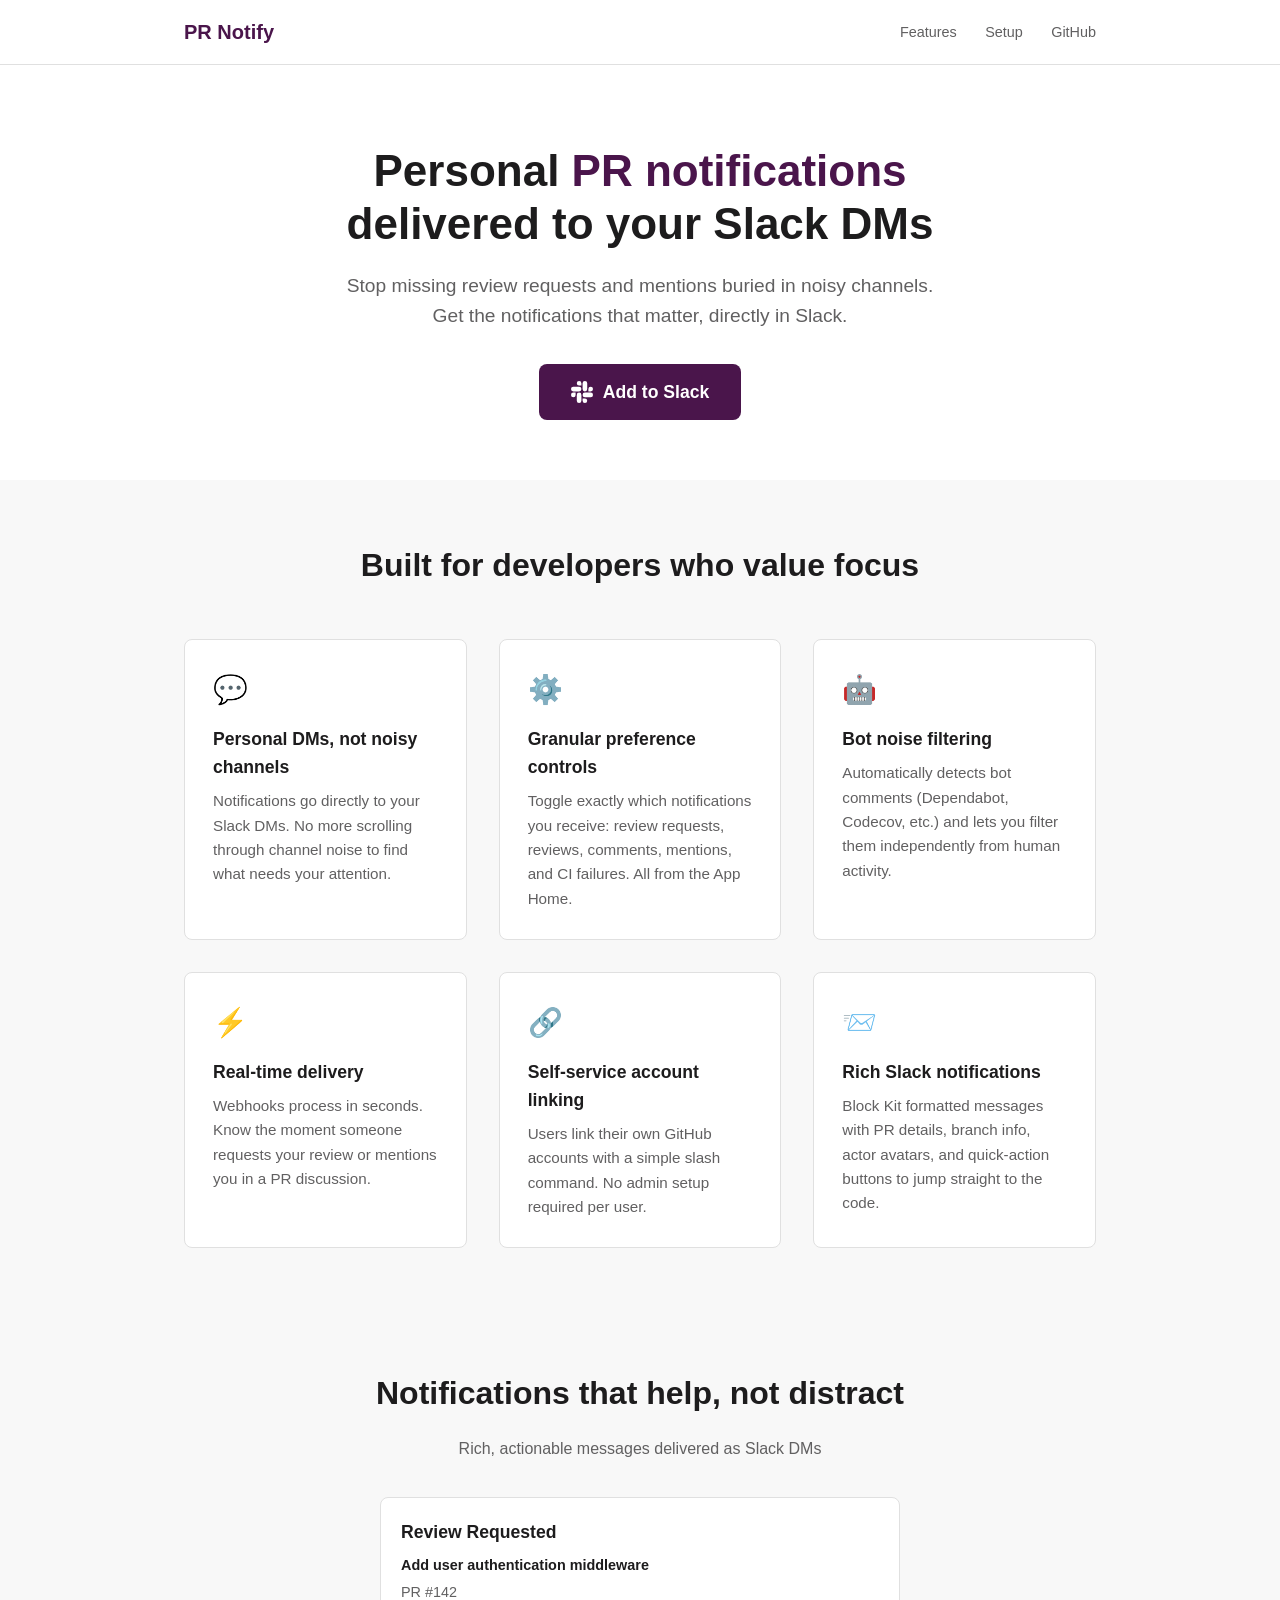
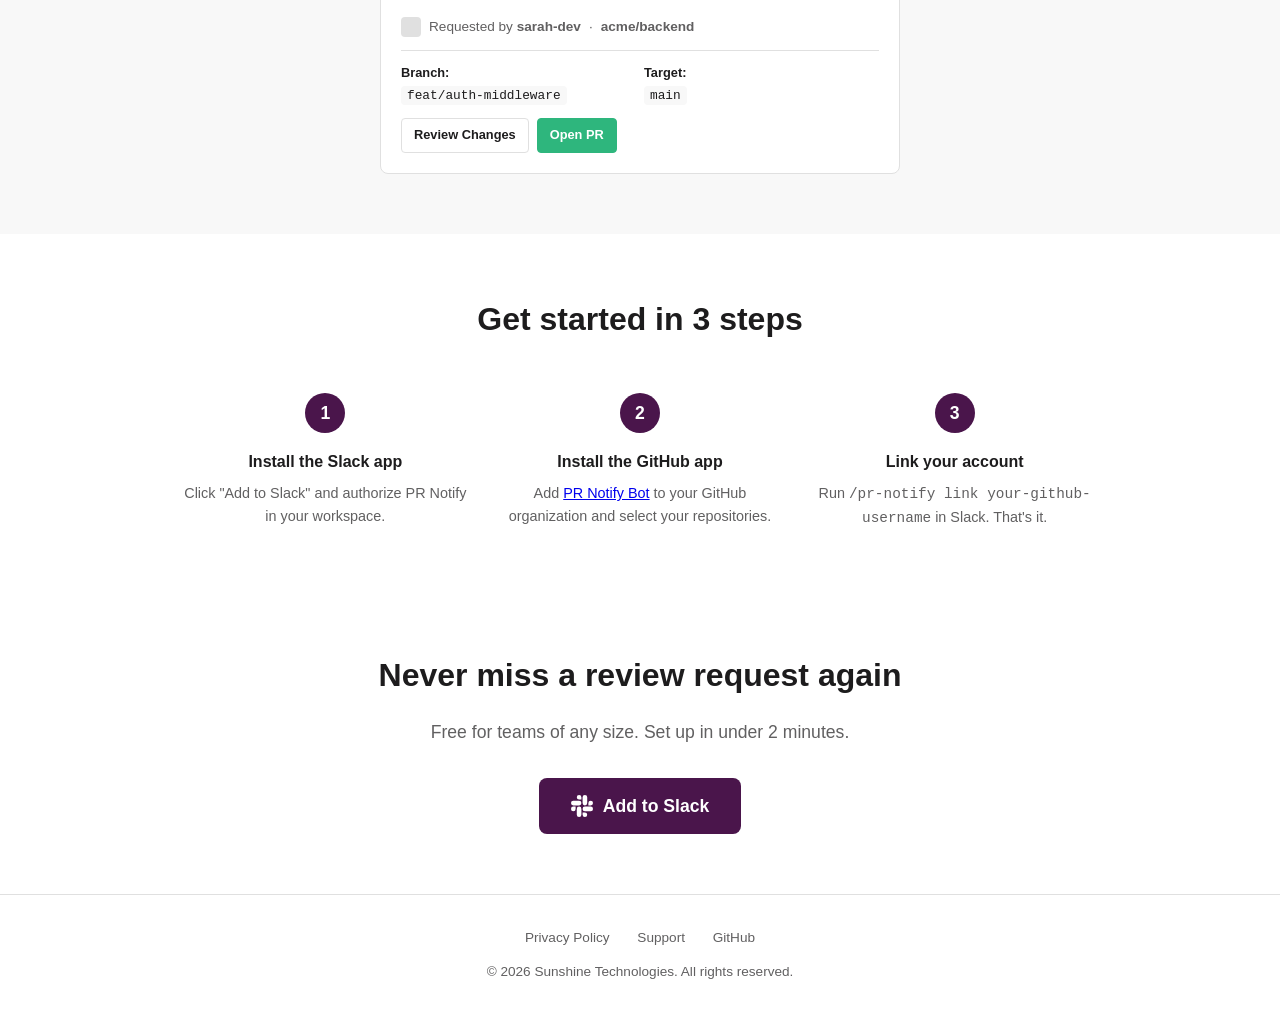
==== index.html @ 180afc5d "Add PR Notify landing page and privacy policy" ====
<!DOCTYPE html>
<html lang="en">
<head>
  <meta charset="UTF-8">
  <meta name="viewport" content="width=device-width, initial-scale=1.0">
  <title>PR Notify - Personal GitHub PR Notifications for Slack</title>
  <meta name="description" content="Get personal Slack DMs for GitHub PR reviews, mentions, and comments. Filter bot noise, set preferences, never miss a review request.">
  <style>
    :root {
      --primary: #4A154B;
      --primary-light: #611f69;
      --accent: #36C5F0;
      --text: #1D1C1D;
      --text-light: #616061;
      --bg: #ffffff;
      --bg-alt: #f8f8f8;
      --border: #e0e0e0;
      --success: #2EB67D;
      --radius: 8px;
    }

    * { margin: 0; padding: 0; box-sizing: border-box; }

    body {
      font-family: -apple-system, BlinkMacSystemFont, 'Segoe UI', Roboto, 'Helvetica Neue', Arial, sans-serif;
      color: var(--text);
      line-height: 1.6;
    }

    .container {
      max-width: 960px;
      margin: 0 auto;
      padding: 0 24px;
    }

    /* Nav */
    nav {
      padding: 16px 0;
      border-bottom: 1px solid var(--border);
    }
    nav .container {
      display: flex;
      justify-content: space-between;
      align-items: center;
    }
    .logo {
      font-size: 1.25rem;
      font-weight: 700;
      color: var(--primary);
      text-decoration: none;
    }
    .nav-links a {
      color: var(--text-light);
      text-decoration: none;
      margin-left: 24px;
      font-size: 0.9rem;
    }
    .nav-links a:hover { color: var(--text); }

    /* Hero */
    .hero {
      padding: 80px 0 60px;
      text-align: center;
    }
    .hero h1 {
      font-size: 2.75rem;
      font-weight: 800;
      line-height: 1.2;
      margin-bottom: 20px;
      color: var(--text);
    }
    .hero h1 span { color: var(--primary); }
    .hero p {
      font-size: 1.2rem;
      color: var(--text-light);
      max-width: 600px;
      margin: 0 auto 32px;
    }
    .cta-button {
      display: inline-flex;
      align-items: center;
      gap: 10px;
      background: var(--primary);
      color: white;
      padding: 14px 32px;
      border-radius: var(--radius);
      text-decoration: none;
      font-size: 1.1rem;
      font-weight: 600;
      transition: background 0.2s;
    }
    .cta-button:hover { background: var(--primary-light); }
    .cta-button svg { width: 22px; height: 22px; }

    /* Features */
    .features {
      padding: 60px 0;
      background: var(--bg-alt);
    }
    .features h2 {
      text-align: center;
      font-size: 2rem;
      margin-bottom: 48px;
    }
    .feature-grid {
      display: grid;
      grid-template-columns: repeat(auto-fit, minmax(280px, 1fr));
      gap: 32px;
    }
    .feature-card {
      background: var(--bg);
      padding: 28px;
      border-radius: var(--radius);
      border: 1px solid var(--border);
    }
    .feature-icon {
      font-size: 1.75rem;
      margin-bottom: 12px;
    }
    .feature-card h3 {
      font-size: 1.1rem;
      margin-bottom: 8px;
    }
    .feature-card p {
      color: var(--text-light);
      font-size: 0.95rem;
    }

    /* How it works */
    .how-it-works {
      padding: 60px 0;
    }
    .how-it-works h2 {
      text-align: center;
      font-size: 2rem;
      margin-bottom: 48px;
    }
    .steps {
      display: grid;
      grid-template-columns: repeat(auto-fit, minmax(200px, 1fr));
      gap: 32px;
      text-align: center;
    }
    .step-number {
      width: 40px;
      height: 40px;
      border-radius: 50%;
      background: var(--primary);
      color: white;
      display: inline-flex;
      align-items: center;
      justify-content: center;
      font-weight: 700;
      font-size: 1.1rem;
      margin-bottom: 16px;
    }
    .step h3 {
      font-size: 1rem;
      margin-bottom: 8px;
    }
    .step p {
      color: var(--text-light);
      font-size: 0.9rem;
    }

    /* Notification preview */
    .preview {
      padding: 60px 0;
      background: var(--bg-alt);
    }
    .preview h2 {
      text-align: center;
      font-size: 2rem;
      margin-bottom: 16px;
    }
    .preview > .container > p {
      text-align: center;
      color: var(--text-light);
      margin-bottom: 36px;
    }
    .notification-mock {
      max-width: 520px;
      margin: 0 auto;
      background: var(--bg);
      border: 1px solid var(--border);
      border-radius: var(--radius);
      padding: 20px;
      font-size: 0.9rem;
    }
    .notif-header {
      font-weight: 700;
      font-size: 1.1rem;
      margin-bottom: 8px;
    }
    .notif-title {
      font-weight: 600;
      margin-bottom: 4px;
    }
    .notif-pr-num { color: var(--text-light); }
    .notif-context {
      display: flex;
      align-items: center;
      gap: 8px;
      margin: 12px 0;
      font-size: 0.85rem;
      color: var(--text-light);
    }
    .notif-avatar {
      width: 20px;
      height: 20px;
      border-radius: 4px;
      background: var(--border);
    }
    .notif-divider {
      border-top: 1px solid var(--border);
      margin: 12px 0;
    }
    .notif-branches {
      display: grid;
      grid-template-columns: 1fr 1fr;
      gap: 8px;
      font-size: 0.85rem;
      margin-bottom: 12px;
    }
    .notif-branches strong { display: block; font-size: 0.8rem; }
    .notif-branches code {
      background: var(--bg-alt);
      padding: 2px 6px;
      border-radius: 4px;
      font-size: 0.8rem;
    }
    .notif-buttons {
      display: flex;
      gap: 8px;
    }
    .notif-btn {
      padding: 6px 12px;
      border-radius: 4px;
      font-size: 0.8rem;
      font-weight: 600;
      border: 1px solid var(--border);
      background: var(--bg);
      color: var(--text);
    }
    .notif-btn-primary {
      background: var(--success);
      color: white;
      border-color: var(--success);
    }

    /* CTA */
    .final-cta {
      padding: 60px 0;
      text-align: center;
    }
    .final-cta h2 {
      font-size: 2rem;
      margin-bottom: 16px;
    }
    .final-cta p {
      color: var(--text-light);
      margin-bottom: 32px;
      font-size: 1.1rem;
    }

    /* Footer */
    footer {
      padding: 32px 0;
      border-top: 1px solid var(--border);
      text-align: center;
      color: var(--text-light);
      font-size: 0.85rem;
    }
    footer a {
      color: var(--text-light);
      text-decoration: none;
      margin: 0 12px;
    }
    footer a:hover { color: var(--text); }
    .footer-links { margin-bottom: 12px; }

    @media (max-width: 600px) {
      .hero h1 { font-size: 2rem; }
      .hero p { font-size: 1rem; }
      .steps { grid-template-columns: 1fr; }
    }
  </style>
</head>
<body>

<nav>
  <div class="container">
    <a href="/" class="logo">PR Notify</a>
    <div class="nav-links">
      <a href="#features">Features</a>
      <a href="#how-it-works">Setup</a>
      <a href="https://github.com/sunshine-techworks/pr-notifier" target="_blank">GitHub</a>
    </div>
  </div>
</nav>

<section class="hero">
  <div class="container">
    <h1>Personal <span>PR notifications</span><br>delivered to your Slack DMs</h1>
    <p>Stop missing review requests and mentions buried in noisy channels. Get the notifications that matter, directly in Slack.</p>
    <a href="https://wbotxno8l6.execute-api.us-east-1.amazonaws.com/prod/slack/oauth/authorize" class="cta-button">
      <svg xmlns="http://www.w3.org/2000/svg" viewBox="0 0 24 24" fill="currentColor"><path d="M5.042 15.165a2.528 2.528 0 0 1-2.52 2.523A2.528 2.528 0 0 1 0 15.165a2.527 2.527 0 0 1 2.522-2.52h2.52v2.52zM6.313 15.165a2.527 2.527 0 0 1 2.521-2.52 2.527 2.527 0 0 1 2.521 2.52v6.313A2.528 2.528 0 0 1 8.834 24a2.528 2.528 0 0 1-2.521-2.522v-6.313zM8.834 5.042a2.528 2.528 0 0 1-2.521-2.52A2.528 2.528 0 0 1 8.834 0a2.528 2.528 0 0 1 2.521 2.522v2.52H8.834zM8.834 6.313a2.528 2.528 0 0 1 2.521 2.521 2.528 2.528 0 0 1-2.521 2.521H2.522A2.528 2.528 0 0 1 0 8.834a2.528 2.528 0 0 1 2.522-2.521h6.312zM18.956 8.834a2.528 2.528 0 0 1 2.522-2.521A2.528 2.528 0 0 1 24 8.834a2.528 2.528 0 0 1-2.522 2.521h-2.522V8.834zM17.688 8.834a2.528 2.528 0 0 1-2.523 2.521 2.527 2.527 0 0 1-2.52-2.521V2.522A2.527 2.527 0 0 1 15.165 0a2.528 2.528 0 0 1 2.523 2.522v6.312zM15.165 18.956a2.528 2.528 0 0 1 2.523 2.522A2.528 2.528 0 0 1 15.165 24a2.527 2.527 0 0 1-2.52-2.522v-2.522h2.52zM15.165 17.688a2.527 2.527 0 0 1-2.52-2.523 2.526 2.526 0 0 1 2.52-2.52h6.313A2.527 2.527 0 0 1 24 15.165a2.528 2.528 0 0 1-2.522 2.523h-6.313z"/></svg>
      Add to Slack
    </a>
  </div>
</section>

<section class="features" id="features">
  <div class="container">
    <h2>Built for developers who value focus</h2>
    <div class="feature-grid">
      <div class="feature-card">
        <div class="feature-icon">&#128172;</div>
        <h3>Personal DMs, not noisy channels</h3>
        <p>Notifications go directly to your Slack DMs. No more scrolling through channel noise to find what needs your attention.</p>
      </div>
      <div class="feature-card">
        <div class="feature-icon">&#9881;&#65039;</div>
        <h3>Granular preference controls</h3>
        <p>Toggle exactly which notifications you receive: review requests, reviews, comments, mentions, and CI failures. All from the App Home.</p>
      </div>
      <div class="feature-card">
        <div class="feature-icon">&#129302;</div>
        <h3>Bot noise filtering</h3>
        <p>Automatically detects bot comments (Dependabot, Codecov, etc.) and lets you filter them independently from human activity.</p>
      </div>
      <div class="feature-card">
        <div class="feature-icon">&#9889;</div>
        <h3>Real-time delivery</h3>
        <p>Webhooks process in seconds. Know the moment someone requests your review or mentions you in a PR discussion.</p>
      </div>
      <div class="feature-card">
        <div class="feature-icon">&#128279;</div>
        <h3>Self-service account linking</h3>
        <p>Users link their own GitHub accounts with a simple slash command. No admin setup required per user.</p>
      </div>
      <div class="feature-card">
        <div class="feature-icon">&#128232;</div>
        <h3>Rich Slack notifications</h3>
        <p>Block Kit formatted messages with PR details, branch info, actor avatars, and quick-action buttons to jump straight to the code.</p>
      </div>
    </div>
  </div>
</section>

<section class="preview">
  <div class="container">
    <h2>Notifications that help, not distract</h2>
    <p>Rich, actionable messages delivered as Slack DMs</p>
    <div class="notification-mock">
      <div class="notif-header">Review Requested</div>
      <div class="notif-title">Add user authentication middleware</div>
      <div class="notif-pr-num">PR #142</div>
      <div class="notif-context">
        <div class="notif-avatar"></div>
        <span>Requested by <strong>sarah-dev</strong></span>
        <span>&middot;</span>
        <span><strong>acme/backend</strong></span>
      </div>
      <div class="notif-divider"></div>
      <div class="notif-branches">
        <div><strong>Branch:</strong> <code>feat/auth-middleware</code></div>
        <div><strong>Target:</strong> <code>main</code></div>
      </div>
      <div class="notif-buttons">
        <div class="notif-btn">Review Changes</div>
        <div class="notif-btn notif-btn-primary">Open PR</div>
      </div>
    </div>
  </div>
</section>

<section class="how-it-works" id="how-it-works">
  <div class="container">
    <h2>Get started in 3 steps</h2>
    <div class="steps">
      <div class="step">
        <div class="step-number">1</div>
        <h3>Install the Slack app</h3>
        <p>Click "Add to Slack" and authorize PR Notify in your workspace.</p>
      </div>
      <div class="step">
        <div class="step-number">2</div>
        <h3>Install the GitHub app</h3>
        <p>Add <a href="https://github.com/apps/pr-notify-bot" target="_blank">PR Notify Bot</a> to your GitHub organization and select your repositories.</p>
      </div>
      <div class="step">
        <div class="step-number">3</div>
        <h3>Link your account</h3>
        <p>Run <code>/pr-notify link your-github-username</code> in Slack. That's it.</p>
      </div>
    </div>
  </div>
</section>

<section class="final-cta">
  <div class="container">
    <h2>Never miss a review request again</h2>
    <p>Free for teams of any size. Set up in under 2 minutes.</p>
    <a href="https://wbotxno8l6.execute-api.us-east-1.amazonaws.com/prod/slack/oauth/authorize" class="cta-button">
      <svg xmlns="http://www.w3.org/2000/svg" viewBox="0 0 24 24" fill="currentColor"><path d="M5.042 15.165a2.528 2.528 0 0 1-2.52 2.523A2.528 2.528 0 0 1 0 15.165a2.527 2.527 0 0 1 2.522-2.52h2.52v2.52zM6.313 15.165a2.527 2.527 0 0 1 2.521-2.52 2.527 2.527 0 0 1 2.521 2.52v6.313A2.528 2.528 0 0 1 8.834 24a2.528 2.528 0 0 1-2.521-2.522v-6.313zM8.834 5.042a2.528 2.528 0 0 1-2.521-2.52A2.528 2.528 0 0 1 8.834 0a2.528 2.528 0 0 1 2.521 2.522v2.52H8.834zM8.834 6.313a2.528 2.528 0 0 1 2.521 2.521 2.528 2.528 0 0 1-2.521 2.521H2.522A2.528 2.528 0 0 1 0 8.834a2.528 2.528 0 0 1 2.522-2.521h6.312zM18.956 8.834a2.528 2.528 0 0 1 2.522-2.521A2.528 2.528 0 0 1 24 8.834a2.528 2.528 0 0 1-2.522 2.521h-2.522V8.834zM17.688 8.834a2.528 2.528 0 0 1-2.523 2.521 2.527 2.527 0 0 1-2.52-2.521V2.522A2.527 2.527 0 0 1 15.165 0a2.528 2.528 0 0 1 2.523 2.522v6.312zM15.165 18.956a2.528 2.528 0 0 1 2.523 2.522A2.528 2.528 0 0 1 15.165 24a2.527 2.527 0 0 1-2.52-2.522v-2.522h2.52zM15.165 17.688a2.527 2.527 0 0 1-2.52-2.523 2.526 2.526 0 0 1 2.52-2.52h6.313A2.527 2.527 0 0 1 24 15.165a2.528 2.528 0 0 1-2.522 2.523h-6.313z"/></svg>
      Add to Slack
    </a>
  </div>
</section>

<footer>
  <div class="container">
    <div class="footer-links">
      <a href="pr-notify-privacy.html">Privacy Policy</a>
      <a href="https://github.com/sunshine-techworks/pr-notifier/issues" target="_blank">Support</a>
      <a href="https://github.com/sunshine-techworks/pr-notifier" target="_blank">GitHub</a>
    </div>
    <p>&copy; 2026 Sunshine Technologies. All rights reserved.</p>
  </div>
</footer>

</body>
</html>
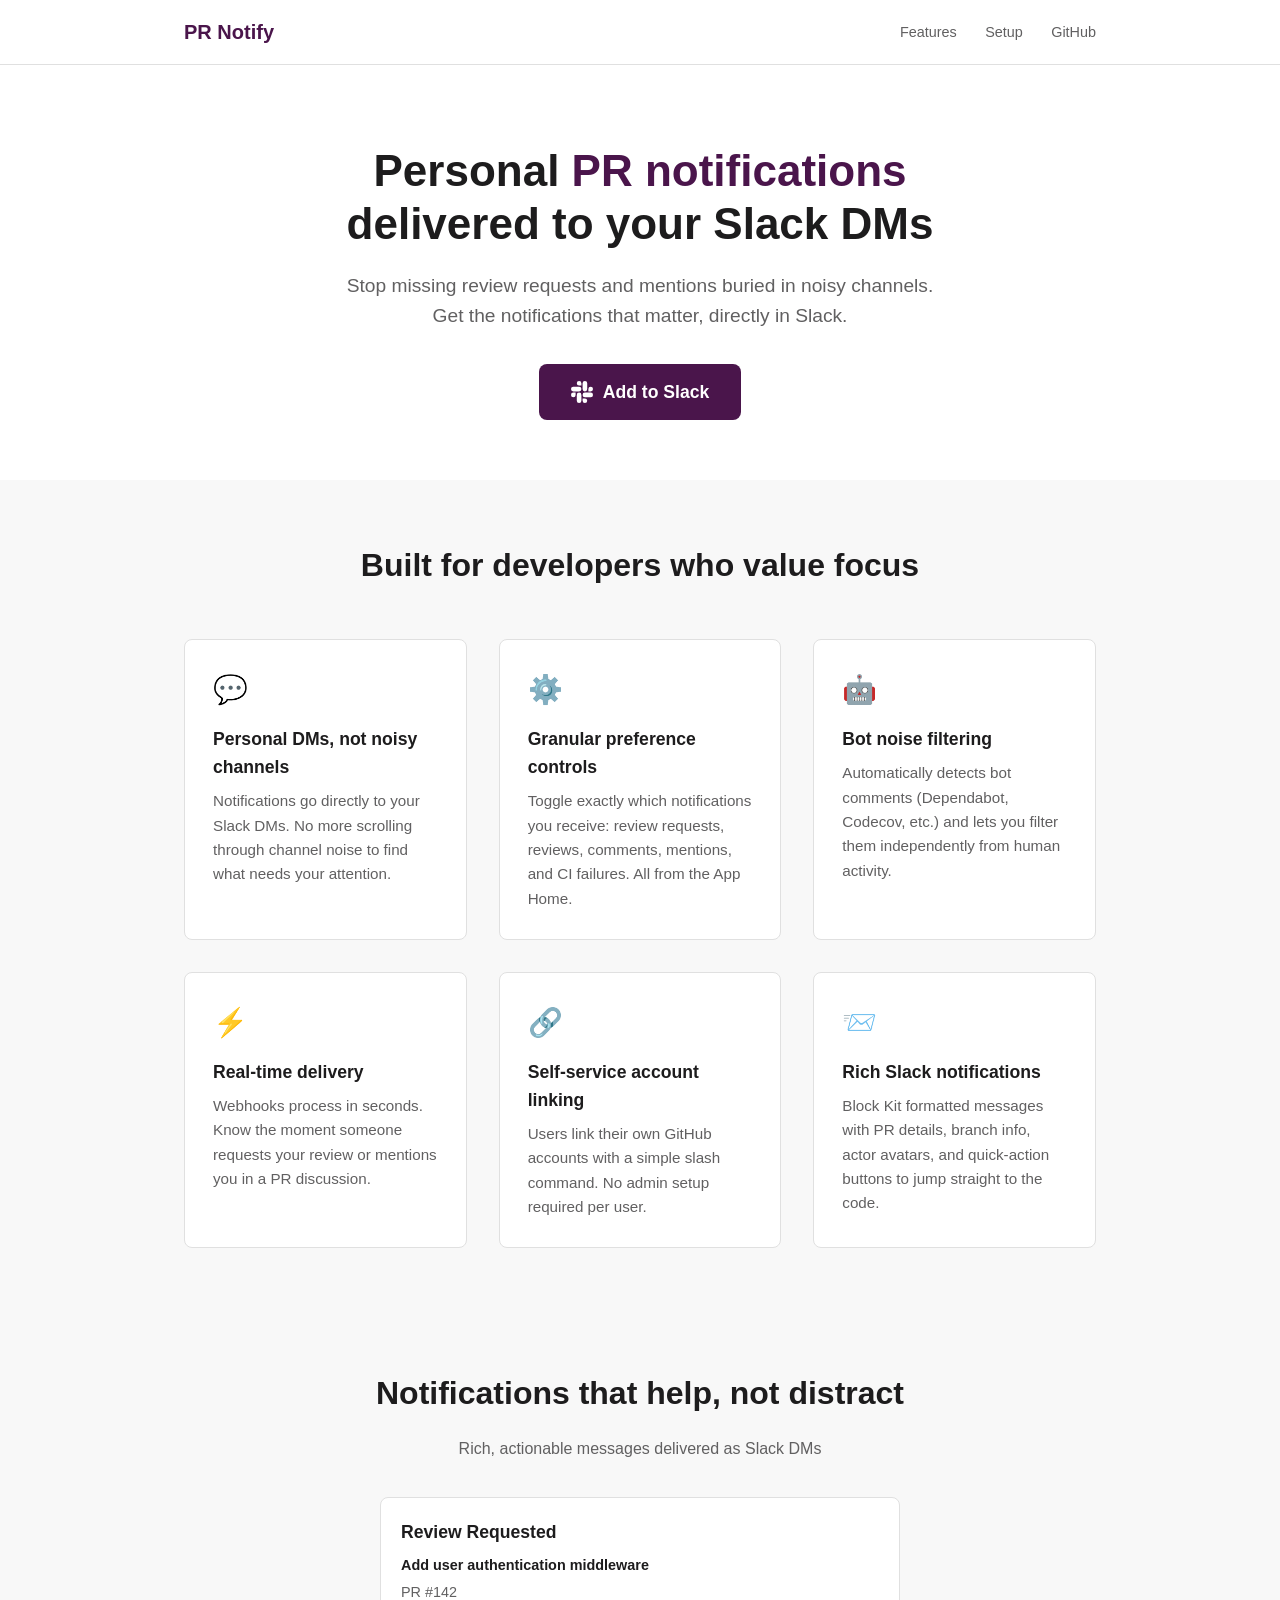
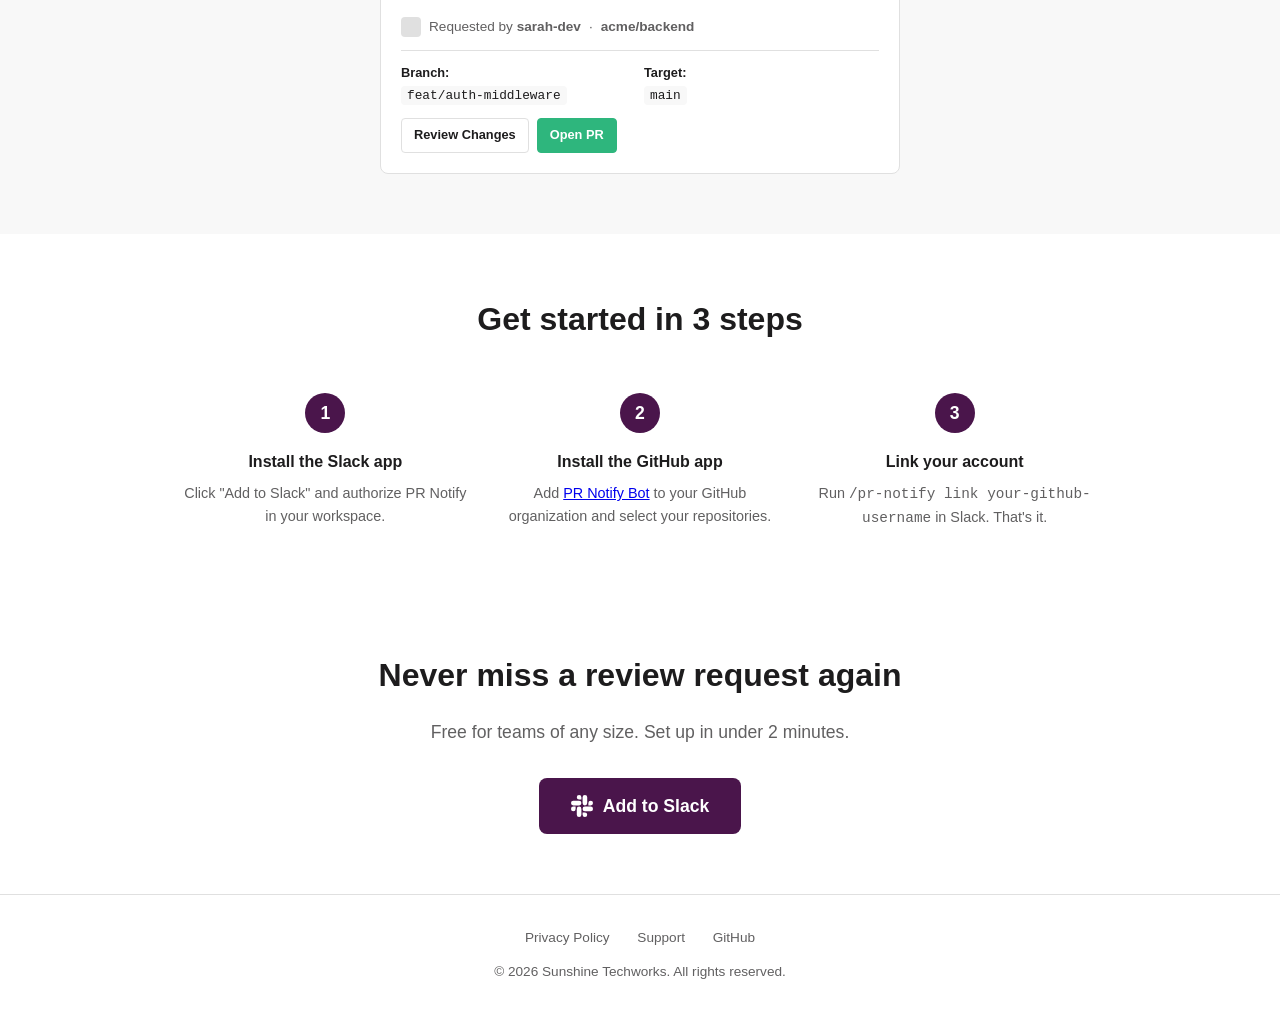
==== commit 70356ef4: "Update entity name to Sunshine Techworks" ====
--- a/index.html
+++ b/index.html
@@ -416,7 +416,7 @@
       <a href="https://github.com/sunshine-techworks/pr-notifier/issues" target="_blank">Support</a>
       <a href="https://github.com/sunshine-techworks/pr-notifier" target="_blank">GitHub</a>
     </div>
-    <p>&copy; 2026 Sunshine Technologies. All rights reserved.</p>
+    <p>&copy; 2026 Sunshine Techworks. All rights reserved.</p>
   </div>
 </footer>
 
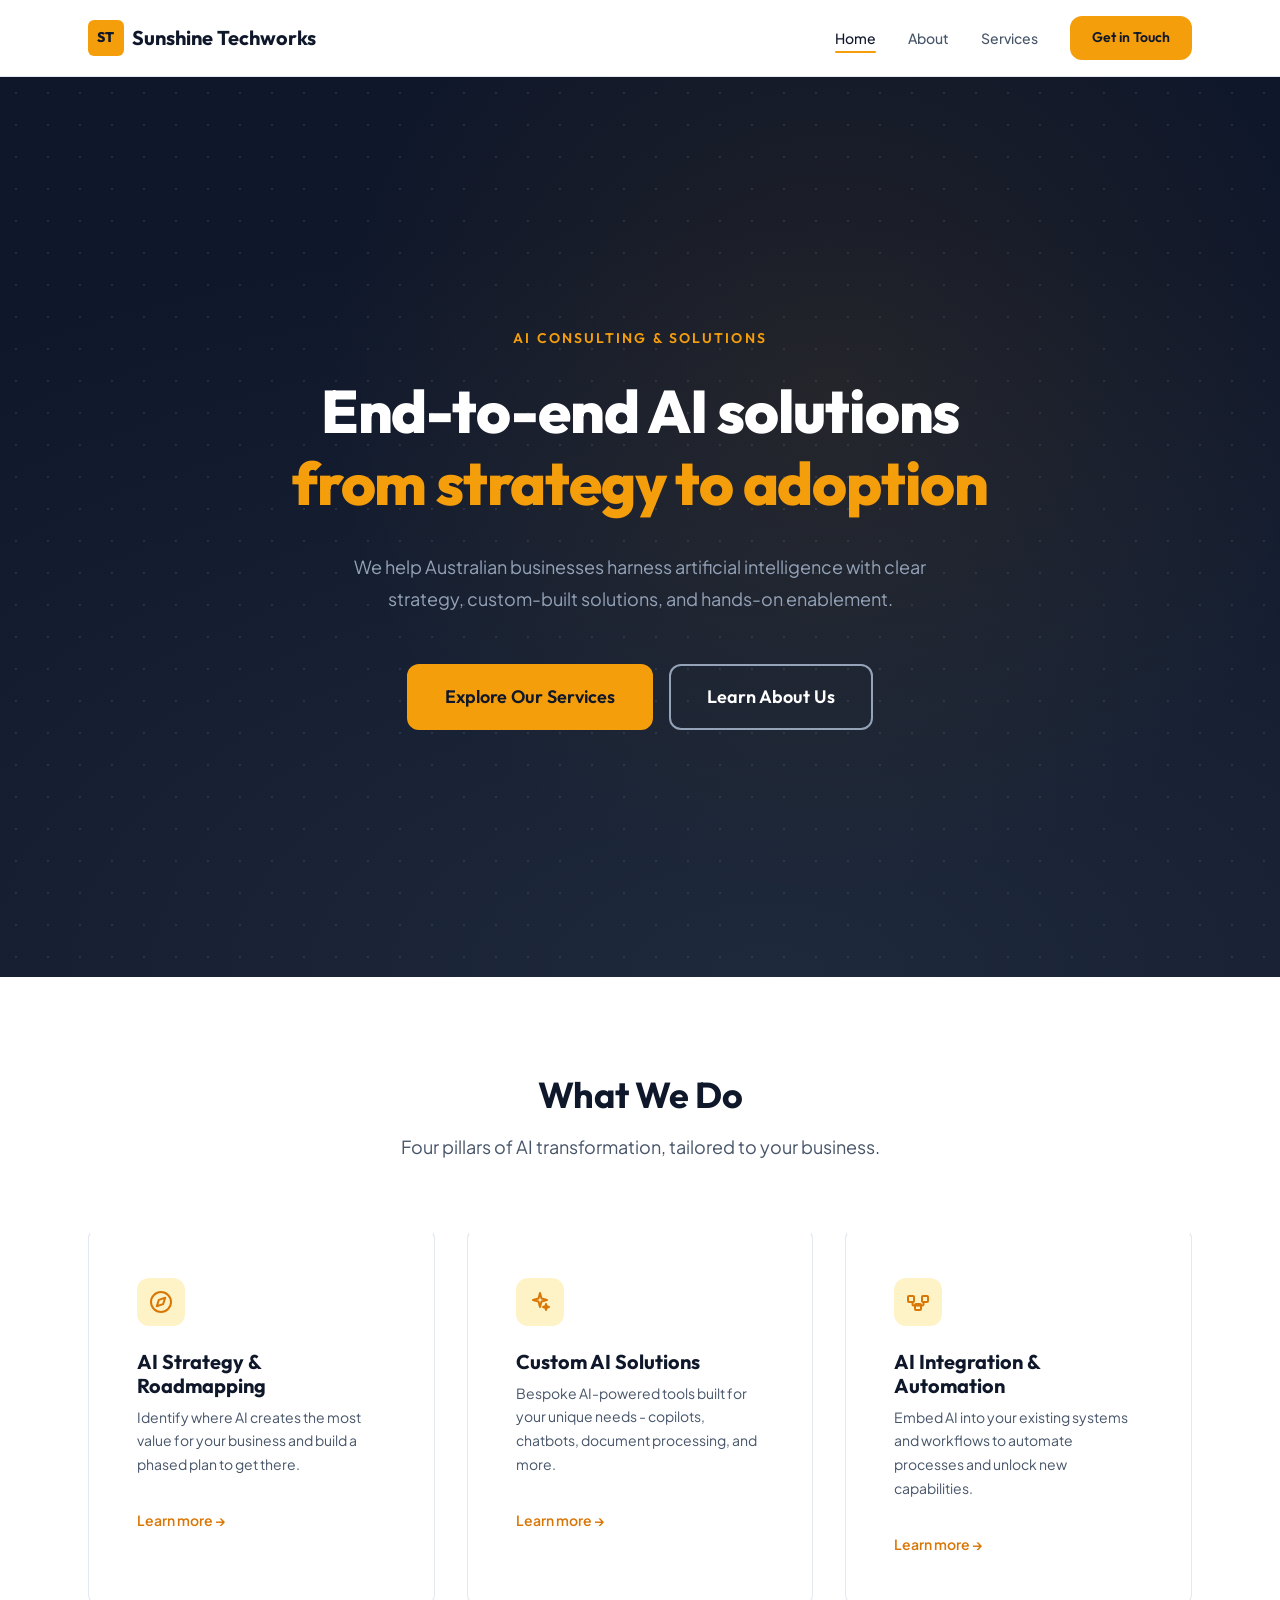
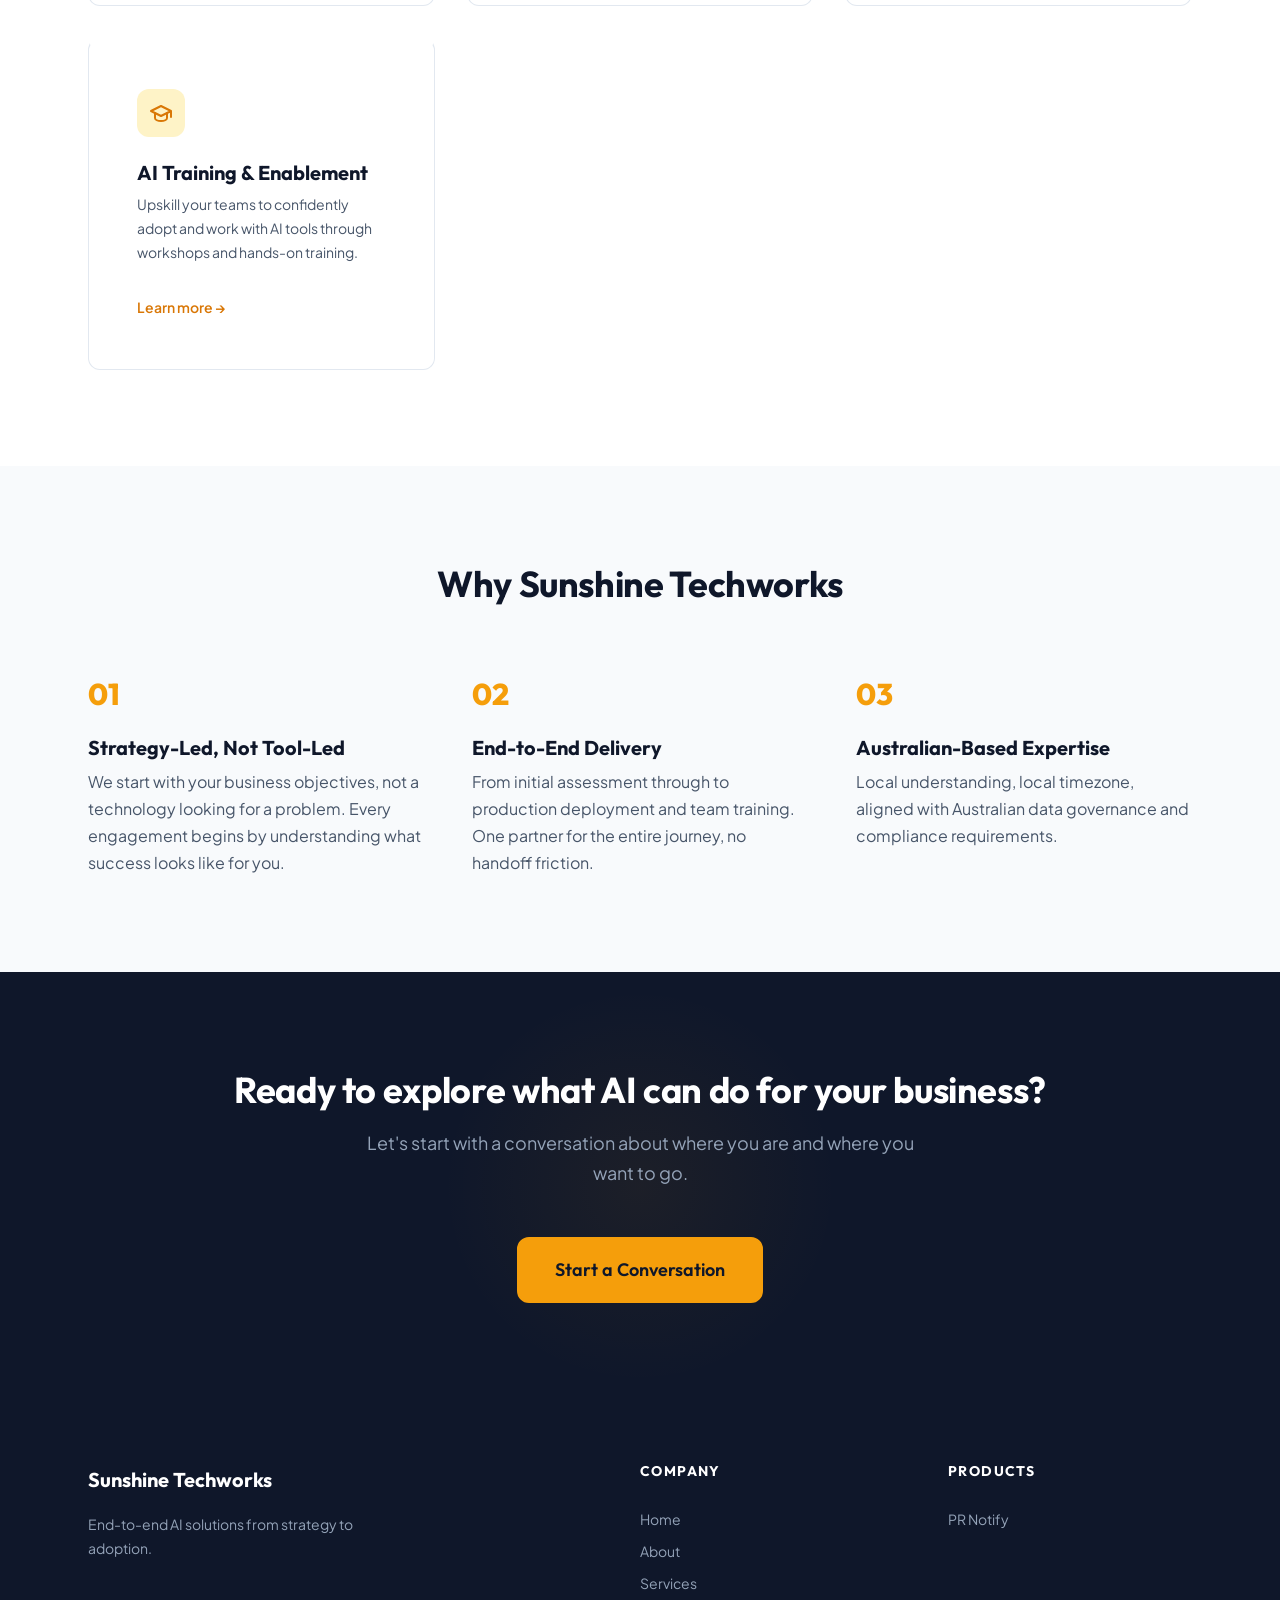
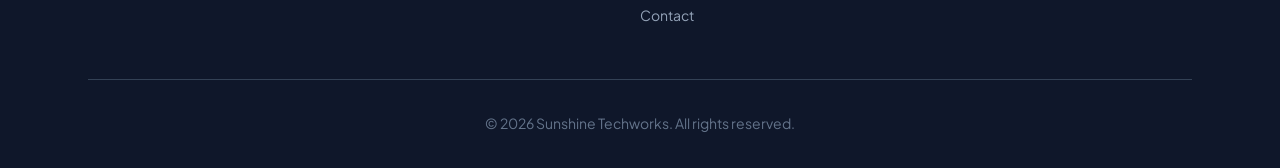
==== commit e356fce4: "Add company homepage Full-viewport hero with animated CSS background (gradient shift, dot grid, ambe" ====
--- a/index.html
+++ b/index.html
@@ -1,424 +1,328 @@
 <!DOCTYPE html>
-<html lang="en">
+<html lang="en-AU" class="no-js">
 <head>
   <meta charset="UTF-8">
   <meta name="viewport" content="width=device-width, initial-scale=1.0">
-  <title>PR Notify - Personal GitHub PR Notifications for Slack</title>
-  <meta name="description" content="Get personal Slack DMs for GitHub PR reviews, mentions, and comments. Filter bot noise, set preferences, never miss a review request.">
-  <style>
-    :root {
-      --primary: #4A154B;
-      --primary-light: #611f69;
-      --accent: #36C5F0;
-      --text: #1D1C1D;
-      --text-light: #616061;
-      --bg: #ffffff;
-      --bg-alt: #f8f8f8;
-      --border: #e0e0e0;
-      --success: #2EB67D;
-      --radius: 8px;
-    }
-
-    * { margin: 0; padding: 0; box-sizing: border-box; }
-
-    body {
-      font-family: -apple-system, BlinkMacSystemFont, 'Segoe UI', Roboto, 'Helvetica Neue', Arial, sans-serif;
-      color: var(--text);
-      line-height: 1.6;
-    }
-
-    .container {
-      max-width: 960px;
-      margin: 0 auto;
-      padding: 0 24px;
-    }
-
-    /* Nav */
-    nav {
-      padding: 16px 0;
-      border-bottom: 1px solid var(--border);
-    }
-    nav .container {
-      display: flex;
-      justify-content: space-between;
-      align-items: center;
-    }
-    .logo {
-      font-size: 1.25rem;
-      font-weight: 700;
-      color: var(--primary);
-      text-decoration: none;
-    }
-    .nav-links a {
-      color: var(--text-light);
-      text-decoration: none;
-      margin-left: 24px;
-      font-size: 0.9rem;
-    }
-    .nav-links a:hover { color: var(--text); }
-
-    /* Hero */
-    .hero {
-      padding: 80px 0 60px;
-      text-align: center;
-    }
-    .hero h1 {
-      font-size: 2.75rem;
-      font-weight: 800;
-      line-height: 1.2;
-      margin-bottom: 20px;
-      color: var(--text);
-    }
-    .hero h1 span { color: var(--primary); }
-    .hero p {
-      font-size: 1.2rem;
-      color: var(--text-light);
-      max-width: 600px;
-      margin: 0 auto 32px;
-    }
-    .cta-button {
-      display: inline-flex;
-      align-items: center;
-      gap: 10px;
-      background: var(--primary);
-      color: white;
-      padding: 14px 32px;
-      border-radius: var(--radius);
-      text-decoration: none;
-      font-size: 1.1rem;
-      font-weight: 600;
-      transition: background 0.2s;
-    }
-    .cta-button:hover { background: var(--primary-light); }
-    .cta-button svg { width: 22px; height: 22px; }
-
-    /* Features */
-    .features {
-      padding: 60px 0;
-      background: var(--bg-alt);
-    }
-    .features h2 {
-      text-align: center;
-      font-size: 2rem;
-      margin-bottom: 48px;
-    }
-    .feature-grid {
-      display: grid;
-      grid-template-columns: repeat(auto-fit, minmax(280px, 1fr));
-      gap: 32px;
-    }
-    .feature-card {
-      background: var(--bg);
-      padding: 28px;
-      border-radius: var(--radius);
-      border: 1px solid var(--border);
-    }
-    .feature-icon {
-      font-size: 1.75rem;
-      margin-bottom: 12px;
-    }
-    .feature-card h3 {
-      font-size: 1.1rem;
-      margin-bottom: 8px;
-    }
-    .feature-card p {
-      color: var(--text-light);
-      font-size: 0.95rem;
-    }
-
-    /* How it works */
-    .how-it-works {
-      padding: 60px 0;
-    }
-    .how-it-works h2 {
-      text-align: center;
-      font-size: 2rem;
-      margin-bottom: 48px;
-    }
-    .steps {
-      display: grid;
-      grid-template-columns: repeat(auto-fit, minmax(200px, 1fr));
-      gap: 32px;
-      text-align: center;
-    }
-    .step-number {
-      width: 40px;
-      height: 40px;
-      border-radius: 50%;
-      background: var(--primary);
-      color: white;
-      display: inline-flex;
-      align-items: center;
-      justify-content: center;
-      font-weight: 700;
-      font-size: 1.1rem;
-      margin-bottom: 16px;
-    }
-    .step h3 {
-      font-size: 1rem;
-      margin-bottom: 8px;
-    }
-    .step p {
-      color: var(--text-light);
-      font-size: 0.9rem;
-    }
-
-    /* Notification preview */
-    .preview {
-      padding: 60px 0;
-      background: var(--bg-alt);
-    }
-    .preview h2 {
-      text-align: center;
-      font-size: 2rem;
-      margin-bottom: 16px;
-    }
-    .preview > .container > p {
-      text-align: center;
-      color: var(--text-light);
-      margin-bottom: 36px;
-    }
-    .notification-mock {
-      max-width: 520px;
-      margin: 0 auto;
-      background: var(--bg);
-      border: 1px solid var(--border);
-      border-radius: var(--radius);
-      padding: 20px;
-      font-size: 0.9rem;
-    }
-    .notif-header {
-      font-weight: 700;
-      font-size: 1.1rem;
-      margin-bottom: 8px;
-    }
-    .notif-title {
-      font-weight: 600;
-      margin-bottom: 4px;
-    }
-    .notif-pr-num { color: var(--text-light); }
-    .notif-context {
-      display: flex;
-      align-items: center;
-      gap: 8px;
-      margin: 12px 0;
-      font-size: 0.85rem;
-      color: var(--text-light);
-    }
-    .notif-avatar {
-      width: 20px;
-      height: 20px;
-      border-radius: 4px;
-      background: var(--border);
-    }
-    .notif-divider {
-      border-top: 1px solid var(--border);
-      margin: 12px 0;
-    }
-    .notif-branches {
-      display: grid;
-      grid-template-columns: 1fr 1fr;
-      gap: 8px;
-      font-size: 0.85rem;
-      margin-bottom: 12px;
-    }
-    .notif-branches strong { display: block; font-size: 0.8rem; }
-    .notif-branches code {
-      background: var(--bg-alt);
-      padding: 2px 6px;
-      border-radius: 4px;
-      font-size: 0.8rem;
-    }
-    .notif-buttons {
-      display: flex;
-      gap: 8px;
-    }
-    .notif-btn {
-      padding: 6px 12px;
-      border-radius: 4px;
-      font-size: 0.8rem;
-      font-weight: 600;
-      border: 1px solid var(--border);
-      background: var(--bg);
-      color: var(--text);
-    }
-    .notif-btn-primary {
-      background: var(--success);
-      color: white;
-      border-color: var(--success);
-    }
-
-    /* CTA */
-    .final-cta {
-      padding: 60px 0;
-      text-align: center;
-    }
-    .final-cta h2 {
-      font-size: 2rem;
-      margin-bottom: 16px;
-    }
-    .final-cta p {
-      color: var(--text-light);
-      margin-bottom: 32px;
-      font-size: 1.1rem;
-    }
-
-    /* Footer */
-    footer {
-      padding: 32px 0;
-      border-top: 1px solid var(--border);
-      text-align: center;
-      color: var(--text-light);
-      font-size: 0.85rem;
-    }
-    footer a {
-      color: var(--text-light);
-      text-decoration: none;
-      margin: 0 12px;
-    }
-    footer a:hover { color: var(--text); }
-    .footer-links { margin-bottom: 12px; }
-
-    @media (max-width: 600px) {
-      .hero h1 { font-size: 2rem; }
-      .hero p { font-size: 1rem; }
-      .steps { grid-template-columns: 1fr; }
-    }
-  </style>
+  <title>Sunshine Techworks | AI Consulting &amp; Solutions - Australia</title>
+  <meta name="description" content="End-to-end AI solutions from strategy to adoption. Sunshine Techworks helps Australian businesses harness AI with clear strategy, custom solutions, and hands-on enablement.">
+  <link rel="canonical" href="https://sunshinetech.com.au/">
+
+  <!-- Open Graph -->
+  <meta property="og:title" content="Sunshine Techworks | AI Consulting &amp; Solutions">
+  <meta property="og:description" content="End-to-end AI solutions from strategy to adoption.">
+  <meta property="og:type" content="website">
+  <meta property="og:url" content="https://sunshinetech.com.au/">
+
+  <!-- Twitter Card -->
+  <meta name="twitter:card" content="summary">
+  <meta name="twitter:title" content="Sunshine Techworks | AI Consulting &amp; Solutions">
+  <meta name="twitter:description" content="End-to-end AI solutions from strategy to adoption.">
+
+  <!-- Structured Data -->
+  <script type="application/ld+json">
+  {
+    "@context": "https://schema.org",
+    "@type": "ProfessionalService",
+    "name": "Sunshine Techworks",
+    "url": "https://sunshinetech.com.au",
+    "description": "AI consulting and solutions firm in Australia",
+    "areaServed": {
+      "@type": "Country",
+      "name": "Australia"
+    },
+    "serviceType": ["AI Consulting", "AI Strategy", "Custom AI Solutions", "AI Training"]
+  }
+  </script>
+
+  <!-- Fonts: preconnect for speed, display=swap to avoid invisible text during load -->
+  <link rel="preconnect" href="https://fonts.googleapis.com">
+  <link rel="preconnect" href="https://fonts.gstatic.com" crossorigin>
+  <link href="https://fonts.googleapis.com/css2?family=Outfit:wght@400;600;700;800&family=Plus+Jakarta+Sans:wght@400;500;600&display=swap" rel="stylesheet">
+
+  <link rel="stylesheet" href="styles.css">
+  <link rel="icon" href="favicon.svg" type="image/svg+xml">
 </head>
 <body>
 
-<nav>
+<!-- Skip link for keyboard users to bypass navigation -->
+<a href="#main-content" class="sr-only sr-only-focusable">Skip to main content</a>
+
+<!-- ==========================================
+     NAVIGATION
+     Shared across all company pages. The
+     is-active class marks the current page.
+     ========================================== -->
+<nav class="site-nav" role="navigation" aria-label="Main navigation">
   <div class="container">
-    <a href="/" class="logo">PR Notify</a>
-    <div class="nav-links">
-      <a href="#features">Features</a>
-      <a href="#how-it-works">Setup</a>
-      <a href="https://github.com/sunshine-techworks/pr-notifier" target="_blank">GitHub</a>
-    </div>
+    <a href="index.html" class="nav-logo" aria-label="Sunshine Techworks home">
+      <span class="nav-logo-mark">ST</span>
+      <span class="nav-logo-text">Sunshine Techworks</span>
+    </a>
+    <button class="nav-toggle" aria-expanded="false" aria-controls="nav-menu" aria-label="Toggle navigation menu">
+      <span class="nav-toggle-bar"></span>
+      <span class="nav-toggle-bar"></span>
+      <span class="nav-toggle-bar"></span>
+    </button>
+    <ul class="nav-links" id="nav-menu" role="list">
+      <li><a href="index.html" class="nav-link is-active" aria-current="page">Home</a></li>
+      <li><a href="about.html" class="nav-link">About</a></li>
+      <li><a href="services.html" class="nav-link">Services</a></li>
+      <li><a href="services.html#contact" class="btn btn-primary nav-cta">Get in Touch</a></li>
+    </ul>
   </div>
 </nav>
 
-<section class="hero">
+<main id="main-content">
+
+  <!-- ==========================================
+       HERO
+       Full-viewport section with animated CSS
+       background (gradient + dot grid + amber
+       glow). First thing visitors see.
+       ========================================== -->
+  <section class="hero">
+    <div class="hero-bg" aria-hidden="true"></div>
+    <div class="container hero-content">
+      <p class="hero-eyebrow">AI Consulting &amp; Solutions</p>
+      <h1 class="hero-title">
+        End-to-end AI solutions<br>
+        <span class="text-accent">from strategy to adoption</span>
+      </h1>
+      <p class="hero-subtitle">
+        We help Australian businesses harness artificial intelligence with
+        clear strategy, custom-built solutions, and hands-on enablement.
+      </p>
+      <div class="hero-actions">
+        <a href="services.html" class="btn btn-primary btn-lg">Explore Our Services</a>
+        <a href="about.html" class="btn btn-secondary btn-lg">Learn About Us</a>
+      </div>
+    </div>
+  </section>
+
+  <!-- ==========================================
+       SERVICES OVERVIEW
+       Four cards previewing core offerings.
+       Each links to the detailed section on
+       the services page.
+       ========================================== -->
+  <section class="section" id="services">
+    <div class="container">
+      <div class="section-header animate-on-scroll">
+        <h2>What We Do</h2>
+        <p>Four pillars of AI transformation, tailored to your business.</p>
+      </div>
+      <div class="card-grid">
+
+        <a href="services.html#strategy" class="card service-card animate-on-scroll stagger-1">
+          <div class="card-icon" aria-hidden="true">
+            <!-- Compass icon: strategy/direction -->
+            <svg xmlns="http://www.w3.org/2000/svg" viewBox="0 0 24 24" fill="none" stroke="currentColor" stroke-width="2" stroke-linecap="round" stroke-linejoin="round">
+              <circle cx="12" cy="12" r="10"/>
+              <polygon points="16.24 7.76 14.12 14.12 7.76 16.24 9.88 9.88 16.24 7.76"/>
+            </svg>
+          </div>
+          <h3>AI Strategy &amp; Roadmapping</h3>
+          <p>Identify where AI creates the most value for your business and build a phased plan to get there.</p>
+          <span class="card-link">Learn more &rarr;</span>
+        </a>
+
+        <a href="services.html#custom" class="card service-card animate-on-scroll stagger-2">
+          <div class="card-icon" aria-hidden="true">
+            <!-- Sparkles icon: custom/generative AI -->
+            <svg xmlns="http://www.w3.org/2000/svg" viewBox="0 0 24 24" fill="none" stroke="currentColor" stroke-width="2" stroke-linecap="round" stroke-linejoin="round">
+              <path d="M12 3l1.5 5.5L19 10l-5.5 1.5L12 17l-1.5-5.5L5 10l5.5-1.5L12 3z"/>
+              <path d="M18 14l.7 2.3L21 17l-2.3.7L18 20l-.7-2.3L15 17l2.3-.7L18 14z"/>
+            </svg>
+          </div>
+          <h3>Custom AI Solutions</h3>
+          <p>Bespoke AI-powered tools built for your unique needs - copilots, chatbots, document processing, and more.</p>
+          <span class="card-link">Learn more &rarr;</span>
+        </a>
+
+        <a href="services.html#integration" class="card service-card animate-on-scroll stagger-3">
+          <div class="card-icon" aria-hidden="true">
+            <!-- Workflow/integration icon -->
+            <svg xmlns="http://www.w3.org/2000/svg" viewBox="0 0 24 24" fill="none" stroke="currentColor" stroke-width="2" stroke-linecap="round" stroke-linejoin="round">
+              <rect x="2" y="6" width="6" height="6" rx="1"/>
+              <rect x="16" y="6" width="6" height="6" rx="1"/>
+              <rect x="9" y="14" width="6" height="6" rx="1"/>
+              <path d="M6.5 12v2.5a1 1 0 001 1H12"/>
+              <path d="M17.5 12v2.5a1 1 0 01-1 1H12"/>
+            </svg>
+          </div>
+          <h3>AI Integration &amp; Automation</h3>
+          <p>Embed AI into your existing systems and workflows to automate processes and unlock new capabilities.</p>
+          <span class="card-link">Learn more &rarr;</span>
+        </a>
+
+        <a href="services.html#training" class="card service-card animate-on-scroll stagger-4">
+          <div class="card-icon" aria-hidden="true">
+            <!-- Graduation/training icon -->
+            <svg xmlns="http://www.w3.org/2000/svg" viewBox="0 0 24 24" fill="none" stroke="currentColor" stroke-width="2" stroke-linecap="round" stroke-linejoin="round">
+              <path d="M22 10v6M2 10l10-5 10 5-10 5z"/>
+              <path d="M6 12v5c0 1.66 2.69 3 6 3s6-1.34 6-3v-5"/>
+            </svg>
+          </div>
+          <h3>AI Training &amp; Enablement</h3>
+          <p>Upskill your teams to confidently adopt and work with AI tools through workshops and hands-on training.</p>
+          <span class="card-link">Learn more &rarr;</span>
+        </a>
+
+      </div>
+    </div>
+  </section>
+
+  <!-- ==========================================
+       DIFFERENTIATORS
+       Three reasons to choose Sunshine Techworks
+       over other consultancies.
+       ========================================== -->
+  <section class="section bg-slate">
+    <div class="container">
+      <div class="section-header animate-on-scroll">
+        <h2>Why Sunshine Techworks</h2>
+      </div>
+      <div class="differentiators-grid">
+
+        <div class="differentiator animate-on-scroll stagger-1">
+          <div class="differentiator-number">01</div>
+          <h3>Strategy-Led, Not Tool-Led</h3>
+          <p>We start with your business objectives, not a technology looking for a problem. Every engagement begins by understanding what success looks like for you.</p>
+        </div>
+
+        <div class="differentiator animate-on-scroll stagger-2">
+          <div class="differentiator-number">02</div>
+          <h3>End-to-End Delivery</h3>
+          <p>From initial assessment through to production deployment and team training. One partner for the entire journey, no handoff friction.</p>
+        </div>
+
+        <div class="differentiator animate-on-scroll stagger-3">
+          <div class="differentiator-number">03</div>
+          <h3>Australian-Based Expertise</h3>
+          <p>Local understanding, local timezone, aligned with Australian data governance and compliance requirements.</p>
+        </div>
+
+      </div>
+    </div>
+  </section>
+
+  <!-- ==========================================
+       CTA BANNER
+       Final push to drive visitors toward the
+       contact form on the services page.
+       ========================================== -->
+  <section class="section cta-banner">
+    <div class="container">
+      <div class="cta-banner-content animate-on-scroll">
+        <h2>Ready to explore what AI can do for your business?</h2>
+        <p>Let's start with a conversation about where you are and where you want to go.</p>
+        <a href="services.html#contact" class="btn btn-primary btn-lg">Start a Conversation</a>
+      </div>
+    </div>
+  </section>
+
+</main>
+
+<!-- ==========================================
+     FOOTER
+     Shared across all company pages.
+     ========================================== -->
+<footer class="site-footer">
   <div class="container">
-    <h1>Personal <span>PR notifications</span><br>delivered to your Slack DMs</h1>
-    <p>Stop missing review requests and mentions buried in noisy channels. Get the notifications that matter, directly in Slack.</p>
-    <a href="https://wbotxno8l6.execute-api.us-east-1.amazonaws.com/prod/slack/oauth/authorize" class="cta-button">
-      <svg xmlns="http://www.w3.org/2000/svg" viewBox="0 0 24 24" fill="currentColor"><path d="M5.042 15.165a2.528 2.528 0 0 1-2.52 2.523A2.528 2.528 0 0 1 0 15.165a2.527 2.527 0 0 1 2.522-2.52h2.52v2.52zM6.313 15.165a2.527 2.527 0 0 1 2.521-2.52 2.527 2.527 0 0 1 2.521 2.52v6.313A2.528 2.528 0 0 1 8.834 24a2.528 2.528 0 0 1-2.521-2.522v-6.313zM8.834 5.042a2.528 2.528 0 0 1-2.521-2.52A2.528 2.528 0 0 1 8.834 0a2.528 2.528 0 0 1 2.521 2.522v2.52H8.834zM8.834 6.313a2.528 2.528 0 0 1 2.521 2.521 2.528 2.528 0 0 1-2.521 2.521H2.522A2.528 2.528 0 0 1 0 8.834a2.528 2.528 0 0 1 2.522-2.521h6.312zM18.956 8.834a2.528 2.528 0 0 1 2.522-2.521A2.528 2.528 0 0 1 24 8.834a2.528 2.528 0 0 1-2.522 2.521h-2.522V8.834zM17.688 8.834a2.528 2.528 0 0 1-2.523 2.521 2.527 2.527 0 0 1-2.52-2.521V2.522A2.527 2.527 0 0 1 15.165 0a2.528 2.528 0 0 1 2.523 2.522v6.312zM15.165 18.956a2.528 2.528 0 0 1 2.523 2.522A2.528 2.528 0 0 1 15.165 24a2.527 2.527 0 0 1-2.52-2.522v-2.522h2.52zM15.165 17.688a2.527 2.527 0 0 1-2.52-2.523 2.526 2.526 0 0 1 2.52-2.52h6.313A2.527 2.527 0 0 1 24 15.165a2.528 2.528 0 0 1-2.522 2.523h-6.313z"/></svg>
-      Add to Slack
-    </a>
-  </div>
-</section>
-
-<section class="features" id="features">
-  <div class="container">
-    <h2>Built for developers who value focus</h2>
-    <div class="feature-grid">
-      <div class="feature-card">
-        <div class="feature-icon">&#128172;</div>
-        <h3>Personal DMs, not noisy channels</h3>
-        <p>Notifications go directly to your Slack DMs. No more scrolling through channel noise to find what needs your attention.</p>
-      </div>
-      <div class="feature-card">
-        <div class="feature-icon">&#9881;&#65039;</div>
-        <h3>Granular preference controls</h3>
-        <p>Toggle exactly which notifications you receive: review requests, reviews, comments, mentions, and CI failures. All from the App Home.</p>
-      </div>
-      <div class="feature-card">
-        <div class="feature-icon">&#129302;</div>
-        <h3>Bot noise filtering</h3>
-        <p>Automatically detects bot comments (Dependabot, Codecov, etc.) and lets you filter them independently from human activity.</p>
-      </div>
-      <div class="feature-card">
-        <div class="feature-icon">&#9889;</div>
-        <h3>Real-time delivery</h3>
-        <p>Webhooks process in seconds. Know the moment someone requests your review or mentions you in a PR discussion.</p>
-      </div>
-      <div class="feature-card">
-        <div class="feature-icon">&#128279;</div>
-        <h3>Self-service account linking</h3>
-        <p>Users link their own GitHub accounts with a simple slash command. No admin setup required per user.</p>
-      </div>
-      <div class="feature-card">
-        <div class="feature-icon">&#128232;</div>
-        <h3>Rich Slack notifications</h3>
-        <p>Block Kit formatted messages with PR details, branch info, actor avatars, and quick-action buttons to jump straight to the code.</p>
-      </div>
-    </div>
-  </div>
-</section>
-
-<section class="preview">
-  <div class="container">
-    <h2>Notifications that help, not distract</h2>
-    <p>Rich, actionable messages delivered as Slack DMs</p>
-    <div class="notification-mock">
-      <div class="notif-header">Review Requested</div>
-      <div class="notif-title">Add user authentication middleware</div>
-      <div class="notif-pr-num">PR #142</div>
-      <div class="notif-context">
-        <div class="notif-avatar"></div>
-        <span>Requested by <strong>sarah-dev</strong></span>
-        <span>&middot;</span>
-        <span><strong>acme/backend</strong></span>
-      </div>
-      <div class="notif-divider"></div>
-      <div class="notif-branches">
-        <div><strong>Branch:</strong> <code>feat/auth-middleware</code></div>
-        <div><strong>Target:</strong> <code>main</code></div>
-      </div>
-      <div class="notif-buttons">
-        <div class="notif-btn">Review Changes</div>
-        <div class="notif-btn notif-btn-primary">Open PR</div>
-      </div>
-    </div>
-  </div>
-</section>
-
-<section class="how-it-works" id="how-it-works">
-  <div class="container">
-    <h2>Get started in 3 steps</h2>
-    <div class="steps">
-      <div class="step">
-        <div class="step-number">1</div>
-        <h3>Install the Slack app</h3>
-        <p>Click "Add to Slack" and authorize PR Notify in your workspace.</p>
-      </div>
-      <div class="step">
-        <div class="step-number">2</div>
-        <h3>Install the GitHub app</h3>
-        <p>Add <a href="https://github.com/apps/pr-notify-bot" target="_blank">PR Notify Bot</a> to your GitHub organization and select your repositories.</p>
-      </div>
-      <div class="step">
-        <div class="step-number">3</div>
-        <h3>Link your account</h3>
-        <p>Run <code>/pr-notify link your-github-username</code> in Slack. That's it.</p>
-      </div>
-    </div>
-  </div>
-</section>
-
-<section class="final-cta">
-  <div class="container">
-    <h2>Never miss a review request again</h2>
-    <p>Free for teams of any size. Set up in under 2 minutes.</p>
-    <a href="https://wbotxno8l6.execute-api.us-east-1.amazonaws.com/prod/slack/oauth/authorize" class="cta-button">
-      <svg xmlns="http://www.w3.org/2000/svg" viewBox="0 0 24 24" fill="currentColor"><path d="M5.042 15.165a2.528 2.528 0 0 1-2.52 2.523A2.528 2.528 0 0 1 0 15.165a2.527 2.527 0 0 1 2.522-2.52h2.52v2.52zM6.313 15.165a2.527 2.527 0 0 1 2.521-2.52 2.527 2.527 0 0 1 2.521 2.52v6.313A2.528 2.528 0 0 1 8.834 24a2.528 2.528 0 0 1-2.521-2.522v-6.313zM8.834 5.042a2.528 2.528 0 0 1-2.521-2.52A2.528 2.528 0 0 1 8.834 0a2.528 2.528 0 0 1 2.521 2.522v2.52H8.834zM8.834 6.313a2.528 2.528 0 0 1 2.521 2.521 2.528 2.528 0 0 1-2.521 2.521H2.522A2.528 2.528 0 0 1 0 8.834a2.528 2.528 0 0 1 2.522-2.521h6.312zM18.956 8.834a2.528 2.528 0 0 1 2.522-2.521A2.528 2.528 0 0 1 24 8.834a2.528 2.528 0 0 1-2.522 2.521h-2.522V8.834zM17.688 8.834a2.528 2.528 0 0 1-2.523 2.521 2.527 2.527 0 0 1-2.52-2.521V2.522A2.527 2.527 0 0 1 15.165 0a2.528 2.528 0 0 1 2.523 2.522v6.312zM15.165 18.956a2.528 2.528 0 0 1 2.523 2.522A2.528 2.528 0 0 1 15.165 24a2.527 2.527 0 0 1-2.52-2.522v-2.522h2.52zM15.165 17.688a2.527 2.527 0 0 1-2.52-2.523 2.526 2.526 0 0 1 2.52-2.52h6.313A2.527 2.527 0 0 1 24 15.165a2.528 2.528 0 0 1-2.522 2.523h-6.313z"/></svg>
-      Add to Slack
-    </a>
-  </div>
-</section>
-
-<footer>
-  <div class="container">
-    <div class="footer-links">
-      <a href="pr-notify-privacy.html">Privacy Policy</a>
-      <a href="https://github.com/sunshine-techworks/pr-notifier/issues" target="_blank">Support</a>
-      <a href="https://github.com/sunshine-techworks/pr-notifier" target="_blank">GitHub</a>
-    </div>
-    <p>&copy; 2026 Sunshine Techworks. All rights reserved.</p>
+    <div class="footer-grid">
+      <div class="footer-brand">
+        <span class="footer-logo">Sunshine Techworks</span>
+        <p>End-to-end AI solutions from strategy to adoption.</p>
+      </div>
+      <div class="footer-nav">
+        <h4>Company</h4>
+        <ul role="list">
+          <li><a href="index.html">Home</a></li>
+          <li><a href="about.html">About</a></li>
+          <li><a href="services.html">Services</a></li>
+          <li><a href="services.html#contact">Contact</a></li>
+        </ul>
+      </div>
+      <div class="footer-nav">
+        <h4>Products</h4>
+        <ul role="list">
+          <li><a href="pr-notify.html">PR Notify</a></li>
+        </ul>
+      </div>
+    </div>
+    <div class="footer-legal">
+      <p>&copy; 2026 Sunshine Techworks. All rights reserved.</p>
+    </div>
   </div>
 </footer>
 
+<!-- ==========================================
+     SCRIPTS
+     Minimal inline JS: nav toggle + scroll
+     animation observer. No external dependencies.
+     ========================================== -->
+<script>
+  /* Remove no-js class so CSS animations can work.
+     If this script fails, the no-js fallback in CSS
+     keeps all content visible. */
+  document.documentElement.classList.remove('no-js');
+
+  /* --- Mobile nav hamburger toggle --- */
+  (function initNavToggle() {
+    const toggle = document.querySelector('.nav-toggle');
+    const menu = document.querySelector('.nav-links');
+    if (!toggle || !menu) return;
+
+    toggle.addEventListener('click', function() {
+      const isOpen = menu.classList.toggle('is-open');
+      toggle.setAttribute('aria-expanded', String(isOpen));
+    });
+
+    /* Close menu when a link is clicked (covers same-page anchors) */
+    menu.querySelectorAll('a').forEach(function(link) {
+      link.addEventListener('click', function() {
+        menu.classList.remove('is-open');
+        toggle.setAttribute('aria-expanded', 'false');
+      });
+    });
+
+    /* Close menu on Escape key press */
+    document.addEventListener('keydown', function(e) {
+      if (e.key === 'Escape' && menu.classList.contains('is-open')) {
+        menu.classList.remove('is-open');
+        toggle.setAttribute('aria-expanded', 'false');
+        toggle.focus();
+      }
+    });
+  })();
+
+  /* --- Scroll-triggered reveal animations ---
+     Uses IntersectionObserver to add .is-visible
+     when elements enter the viewport. Each element
+     is observed once then unobserved for performance. */
+  (function initScrollAnimations() {
+    /* Skip if browser lacks support or user prefers reduced motion */
+    if (!('IntersectionObserver' in window)) {
+      document.querySelectorAll('.animate-on-scroll').forEach(function(el) {
+        el.classList.add('is-visible');
+      });
+      return;
+    }
+
+    var observer = new IntersectionObserver(function(entries) {
+      entries.forEach(function(entry) {
+        if (entry.isIntersecting) {
+          entry.target.classList.add('is-visible');
+          observer.unobserve(entry.target);
+        }
+      });
+    }, { threshold: 0.15 });
+
+    document.querySelectorAll('.animate-on-scroll').forEach(function(el) {
+      observer.observe(el);
+    });
+  })();
+</script>
+
 </body>
 </html>
--- a/styles.css
+++ b/styles.css
@@ -0,0 +1,1431 @@
+/* ============================================
+   SUNSHINE TECHWORKS - Design System
+   Single shared stylesheet for the company site.
+   PR Notify pages retain their own inline styles.
+   ============================================ */
+
+
+/* ============================================
+   1. CUSTOM PROPERTIES
+   Centralised design tokens so every component
+   draws from the same palette and scale.
+   ============================================ */
+:root {
+  /* --- Colours --- */
+  --color-navy:        #0F172A;
+  --color-navy-light:  #1E293B;
+  --color-navy-mid:    #334155;
+  --color-amber:       #F59E0B;
+  --color-amber-light: #FBBF24;
+  --color-amber-dark:  #D97706;
+  --color-amber-soft:  #FEF3C7;
+  --color-slate-50:    #F8FAFC;
+  --color-slate-100:   #F1F5F9;
+  --color-slate-200:   #E2E8F0;
+  --color-slate-400:   #94A3B8;
+  --color-slate-500:   #64748B;
+  --color-slate-600:   #475569;
+  --color-slate-700:   #334155;
+  --color-slate-900:   #0F172A;
+  --color-white:       #FFFFFF;
+
+  /* --- Typography --- */
+  --font-heading: 'Outfit', system-ui, sans-serif;
+  --font-body:    'Plus Jakarta Sans', system-ui, sans-serif;
+
+  /* Fluid type scale */
+  --font-size-sm:   0.875rem;
+  --font-size-base: 1rem;
+  --font-size-lg:   1.125rem;
+  --font-size-xl:   1.25rem;
+  --font-size-2xl:  1.5rem;
+  --font-size-3xl:  1.875rem;
+  --font-size-4xl:  2.25rem;
+  --font-size-5xl:  3rem;
+
+  /* --- Spacing --- */
+  --space-xs:  0.25rem;
+  --space-sm:  0.5rem;
+  --space-md:  1rem;
+  --space-lg:  1.5rem;
+  --space-xl:  2rem;
+  --space-2xl: 3rem;
+  --space-3xl: 4rem;
+  --space-4xl: 6rem;
+
+  /* --- Layout --- */
+  --container-max:    1200px;
+  --container-narrow: 800px;
+  --radius-sm:   6px;
+  --radius-md:   12px;
+  --radius-lg:   20px;
+  --radius-full: 9999px;
+
+  /* --- Transitions --- */
+  --transition-fast:   150ms ease;
+  --transition-base:   250ms ease;
+  --transition-slow:   400ms ease;
+
+  /* --- Shadows --- */
+  --shadow-sm:   0 1px 2px rgba(15, 23, 42, 0.06);
+  --shadow-md:   0 4px 12px rgba(15, 23, 42, 0.08);
+  --shadow-lg:   0 12px 32px rgba(15, 23, 42, 0.12);
+  --shadow-glow: 0 0 24px rgba(245, 158, 11, 0.2);
+}
+
+
+/* ============================================
+   2. RESET & BASE
+   Normalise browser defaults and set sensible
+   global styles.
+   ============================================ */
+*,
+*::before,
+*::after {
+  margin: 0;
+  padding: 0;
+  box-sizing: border-box;
+}
+
+html {
+  scroll-behavior: smooth;
+  /* Prevent iOS text size inflation on rotation */
+  -webkit-text-size-adjust: 100%;
+}
+
+body {
+  font-family: var(--font-body);
+  font-size: var(--font-size-base);
+  line-height: 1.7;
+  color: var(--color-navy);
+  background: var(--color-white);
+  -webkit-font-smoothing: antialiased;
+  -moz-osx-font-smoothing: grayscale;
+}
+
+img,
+svg {
+  display: block;
+  max-width: 100%;
+}
+
+a {
+  color: inherit;
+  text-decoration: none;
+}
+
+ul,
+ol {
+  list-style: none;
+}
+
+/* Respect user motion preferences globally */
+@media (prefers-reduced-motion: reduce) {
+  html {
+    scroll-behavior: auto;
+  }
+}
+
+
+/* ============================================
+   3. TYPOGRAPHY
+   Heading hierarchy uses Outfit for a geometric,
+   confident feel. Body uses Plus Jakarta Sans
+   for warmth and readability.
+   ============================================ */
+h1, h2, h3, h4, h5, h6 {
+  font-family: var(--font-heading);
+  font-weight: 700;
+  line-height: 1.2;
+  color: var(--color-navy);
+}
+
+h1 {
+  font-size: clamp(2rem, 5vw + 1rem, 3.75rem);
+  font-weight: 800;
+  letter-spacing: -0.02em;
+}
+
+h2 {
+  font-size: clamp(1.5rem, 3vw + 0.5rem, 2.25rem);
+  letter-spacing: -0.01em;
+}
+
+h3 {
+  font-size: var(--font-size-xl);
+}
+
+h4 {
+  font-size: var(--font-size-lg);
+}
+
+p {
+  margin-bottom: var(--space-md);
+  color: var(--color-slate-600);
+}
+
+p:last-child {
+  margin-bottom: 0;
+}
+
+/* Amber accent for key phrases */
+.text-accent {
+  color: var(--color-amber);
+}
+
+/* Light text for use on dark backgrounds */
+.text-light {
+  color: var(--color-slate-400);
+}
+
+.text-white {
+  color: var(--color-white);
+}
+
+strong {
+  font-weight: 600;
+}
+
+
+/* ============================================
+   4. LAYOUT
+   Container widths and standard section spacing.
+   Uses clamp() for fluid gutters so the layout
+   breathes on every viewport width.
+   ============================================ */
+.container {
+  max-width: var(--container-max);
+  margin: 0 auto;
+  padding: 0 clamp(1rem, 4vw, 3rem);
+}
+
+.container-narrow {
+  max-width: var(--container-narrow);
+  margin: 0 auto;
+  padding: 0 clamp(1rem, 4vw, 3rem);
+}
+
+/* Standard vertical rhythm for page sections */
+.section {
+  padding: var(--space-4xl) 0;
+}
+
+.section-header {
+  text-align: center;
+  margin-bottom: var(--space-3xl);
+}
+
+.section-header p {
+  margin-top: var(--space-md);
+  font-size: var(--font-size-lg);
+  max-width: 600px;
+  margin-left: auto;
+  margin-right: auto;
+}
+
+/* Alternating background for visual rhythm */
+.bg-slate {
+  background: var(--color-slate-50);
+}
+
+.bg-navy {
+  background: var(--color-navy);
+}
+
+/* Light-coloured section header text on dark backgrounds */
+.section-header-light h2 {
+  color: var(--color-white);
+}
+
+.section-header-light p {
+  color: var(--color-slate-400);
+}
+
+
+/* ============================================
+   5. NAVIGATION
+   Sticky nav with translucent blur backdrop.
+   Hamburger toggle for mobile, animated bars
+   that morph into an X.
+   ============================================ */
+.site-nav {
+  position: sticky;
+  top: 0;
+  z-index: 100;
+  background: rgba(255, 255, 255, 0.92);
+  backdrop-filter: blur(12px);
+  -webkit-backdrop-filter: blur(12px);
+  border-bottom: 1px solid var(--color-slate-200);
+  padding: var(--space-md) 0;
+}
+
+.site-nav .container {
+  display: flex;
+  align-items: center;
+  justify-content: space-between;
+}
+
+/* --- Logo --- */
+.nav-logo {
+  display: flex;
+  align-items: center;
+  gap: var(--space-sm);
+  font-family: var(--font-heading);
+  font-weight: 700;
+  font-size: var(--font-size-xl);
+  color: var(--color-navy);
+  text-decoration: none;
+}
+
+/* Geometric mark: amber square with "ST" initials */
+.nav-logo-mark {
+  display: inline-flex;
+  align-items: center;
+  justify-content: center;
+  width: 36px;
+  height: 36px;
+  background: var(--color-amber);
+  color: var(--color-navy);
+  font-weight: 800;
+  font-size: var(--font-size-sm);
+  border-radius: var(--radius-sm);
+  letter-spacing: 0.05em;
+}
+
+/* --- Nav links --- */
+.nav-links {
+  display: flex;
+  align-items: center;
+  gap: var(--space-xl);
+}
+
+.nav-link {
+  font-size: var(--font-size-sm);
+  font-weight: 500;
+  color: var(--color-slate-600);
+  transition: color var(--transition-fast);
+  position: relative;
+}
+
+.nav-link:hover {
+  color: var(--color-navy);
+}
+
+/* Active page indicator: amber underline */
+.nav-link.is-active {
+  color: var(--color-navy);
+}
+
+.nav-link.is-active::after {
+  content: '';
+  position: absolute;
+  bottom: -6px;
+  left: 0;
+  right: 0;
+  height: 2px;
+  background: var(--color-amber);
+  border-radius: var(--radius-full);
+}
+
+/* CTA button in nav */
+.nav-cta {
+  /* Uses .btn .btn-primary styles below, sized smaller for nav */
+  font-size: var(--font-size-sm) !important;
+  padding: 8px 20px !important;
+}
+
+/* --- Hamburger toggle (hidden on desktop) --- */
+.nav-toggle {
+  display: none;
+  flex-direction: column;
+  justify-content: center;
+  gap: 5px;
+  width: 32px;
+  height: 32px;
+  background: none;
+  border: none;
+  cursor: pointer;
+  padding: 4px;
+}
+
+.nav-toggle-bar {
+  display: block;
+  width: 100%;
+  height: 2px;
+  background: var(--color-navy);
+  border-radius: var(--radius-full);
+  transition: transform var(--transition-base), opacity var(--transition-base);
+  transform-origin: center;
+}
+
+/* Animated X state when menu is open */
+.nav-toggle[aria-expanded="true"] .nav-toggle-bar:nth-child(1) {
+  transform: translateY(7px) rotate(45deg);
+}
+
+.nav-toggle[aria-expanded="true"] .nav-toggle-bar:nth-child(2) {
+  opacity: 0;
+}
+
+.nav-toggle[aria-expanded="true"] .nav-toggle-bar:nth-child(3) {
+  transform: translateY(-7px) rotate(-45deg);
+}
+
+
+/* ============================================
+   6. HERO
+   Full-viewport hero with layered CSS animated
+   background: gradient shift + dot grid + amber
+   radial glow. No JavaScript needed.
+   ============================================ */
+.hero {
+  position: relative;
+  min-height: 100vh;
+  min-height: 100svh; /* Small viewport height for mobile (avoids address bar) */
+  display: flex;
+  align-items: center;
+  justify-content: center;
+  overflow: hidden;
+  background: var(--color-navy);
+}
+
+/* Animated gradient background layer */
+.hero-bg {
+  position: absolute;
+  inset: 0;
+  /* Slowly shifting radial gradient creates subtle movement */
+  background: radial-gradient(
+    ellipse 80% 60% at 30% 50%,
+    var(--color-navy-light) 0%,
+    var(--color-navy) 70%
+  );
+  background-size: 200% 200%;
+  animation: gradientShift 20s ease-in-out infinite;
+}
+
+/* Dot grid pattern overlay suggesting data/neural networks */
+.hero-bg::before {
+  content: '';
+  position: absolute;
+  inset: 0;
+  background-image: radial-gradient(
+    circle,
+    rgba(148, 163, 184, 0.15) 1px,
+    transparent 1px
+  );
+  background-size: 32px 32px;
+  animation: dotPulse 8s ease-in-out infinite;
+}
+
+/* Amber glow accent: warm "sunshine" highlight */
+.hero-bg::after {
+  content: '';
+  position: absolute;
+  inset: 0;
+  background: radial-gradient(
+    circle at 65% 35%,
+    rgba(245, 158, 11, 0.08) 0%,
+    transparent 50%
+  );
+  animation: glowDrift 15s ease-in-out infinite;
+}
+
+.hero-content {
+  position: relative; /* Above the background layers */
+  z-index: 1;
+  text-align: center;
+  padding: var(--space-4xl) 0;
+  max-width: 800px;
+}
+
+/* Small label above the main heading */
+.hero-eyebrow {
+  display: inline-block;
+  font-family: var(--font-heading);
+  font-size: var(--font-size-sm);
+  font-weight: 600;
+  text-transform: uppercase;
+  letter-spacing: 0.15em;
+  color: var(--color-amber);
+  margin-bottom: var(--space-lg);
+}
+
+.hero-title {
+  color: var(--color-white);
+  margin-bottom: var(--space-xl);
+}
+
+.hero-subtitle {
+  font-size: var(--font-size-lg);
+  color: var(--color-slate-400);
+  max-width: 600px;
+  margin: 0 auto var(--space-2xl);
+  line-height: 1.8;
+}
+
+.hero-actions {
+  display: flex;
+  gap: var(--space-md);
+  justify-content: center;
+  flex-wrap: wrap;
+}
+
+/* Page-level header (shorter hero for inner pages) */
+.page-header {
+  position: relative;
+  background: var(--color-navy);
+  padding: var(--space-4xl) 0 var(--space-3xl);
+  text-align: center;
+  overflow: hidden;
+}
+
+/* Reuse dot grid on inner page headers at lower intensity */
+.page-header::before {
+  content: '';
+  position: absolute;
+  inset: 0;
+  background-image: radial-gradient(
+    circle,
+    rgba(148, 163, 184, 0.08) 1px,
+    transparent 1px
+  );
+  background-size: 32px 32px;
+}
+
+.page-header .container {
+  position: relative;
+  z-index: 1;
+}
+
+.page-header h1 {
+  color: var(--color-white);
+  margin-bottom: var(--space-md);
+}
+
+.page-header-subtitle {
+  font-size: var(--font-size-lg);
+  color: var(--color-slate-400);
+  max-width: 600px;
+  margin: 0 auto;
+}
+
+
+/* ============================================
+   7. BUTTONS
+   Primary (amber bg, navy text) for strong CTAs.
+   Secondary (outline) for softer actions.
+   Navy on amber passes WCAG AA at 7.4:1.
+   ============================================ */
+.btn {
+  display: inline-flex;
+  align-items: center;
+  justify-content: center;
+  gap: var(--space-sm);
+  font-family: var(--font-heading);
+  font-weight: 600;
+  font-size: var(--font-size-base);
+  padding: 12px 28px;
+  border-radius: var(--radius-md);
+  border: 2px solid transparent;
+  cursor: pointer;
+  transition:
+    background var(--transition-fast),
+    color var(--transition-fast),
+    border-color var(--transition-fast),
+    transform var(--transition-fast),
+    box-shadow var(--transition-fast);
+  text-decoration: none;
+}
+
+.btn:hover {
+  transform: translateY(-1px);
+}
+
+.btn:active {
+  transform: translateY(0);
+}
+
+/* Amber background, navy text for maximum contrast */
+.btn-primary {
+  background: var(--color-amber);
+  color: var(--color-navy);
+  border-color: var(--color-amber);
+}
+
+.btn-primary:hover {
+  background: var(--color-amber-light);
+  border-color: var(--color-amber-light);
+  box-shadow: var(--shadow-glow);
+}
+
+/* Outline button for secondary actions */
+.btn-secondary {
+  background: transparent;
+  color: var(--color-white);
+  border-color: var(--color-slate-400);
+}
+
+.btn-secondary:hover {
+  border-color: var(--color-white);
+  color: var(--color-white);
+}
+
+/* Larger button variant for hero CTAs */
+.btn-lg {
+  padding: 16px 36px;
+  font-size: var(--font-size-lg);
+}
+
+/* Full-width button for forms */
+.btn-full {
+  width: 100%;
+}
+
+
+/* ============================================
+   8. CARDS
+   Shared card base with hover lift effect.
+   Service cards get an amber top-border reveal
+   on hover for visual emphasis.
+   ============================================ */
+.card-grid {
+  display: grid;
+  grid-template-columns: repeat(auto-fit, minmax(260px, 1fr));
+  gap: var(--space-xl);
+}
+
+.card {
+  background: var(--color-white);
+  border: 1px solid var(--color-slate-200);
+  border-radius: var(--radius-md);
+  padding: var(--space-2xl);
+  transition:
+    transform var(--transition-base),
+    box-shadow var(--transition-base),
+    border-color var(--transition-base);
+}
+
+.card:hover {
+  transform: translateY(-4px);
+  box-shadow: var(--shadow-lg);
+}
+
+/* Service cards: amber top border appears on hover */
+.service-card {
+  display: block;
+  /* Invisible top border that becomes amber on hover */
+  border-top: 3px solid transparent;
+  text-decoration: none;
+}
+
+.service-card:hover {
+  border-top-color: var(--color-amber);
+}
+
+.card-icon {
+  width: 48px;
+  height: 48px;
+  display: flex;
+  align-items: center;
+  justify-content: center;
+  background: var(--color-amber-soft);
+  border-radius: var(--radius-md);
+  margin-bottom: var(--space-lg);
+  color: var(--color-amber-dark);
+}
+
+.card-icon svg {
+  width: 24px;
+  height: 24px;
+}
+
+.card h3 {
+  margin-bottom: var(--space-sm);
+}
+
+.card p {
+  font-size: var(--font-size-sm);
+}
+
+/* "Learn more" link at card bottom */
+.card-link {
+  display: inline-block;
+  margin-top: var(--space-md);
+  font-size: var(--font-size-sm);
+  font-weight: 600;
+  color: var(--color-amber-dark);
+  transition: color var(--transition-fast);
+}
+
+.card:hover .card-link {
+  color: var(--color-amber);
+}
+
+/* Smaller nav cards on services page */
+.services-nav-grid {
+  display: grid;
+  grid-template-columns: repeat(auto-fit, minmax(200px, 1fr));
+  gap: var(--space-lg);
+}
+
+.service-nav-card {
+  display: block;
+  text-align: center;
+  padding: var(--space-xl);
+  background: var(--color-white);
+  border: 1px solid var(--color-slate-200);
+  border-radius: var(--radius-md);
+  text-decoration: none;
+  transition:
+    transform var(--transition-base),
+    box-shadow var(--transition-base),
+    border-color var(--transition-base);
+}
+
+.service-nav-card:hover {
+  transform: translateY(-2px);
+  box-shadow: var(--shadow-md);
+  border-color: var(--color-amber);
+}
+
+.service-nav-card h3 {
+  font-size: var(--font-size-base);
+  margin-top: var(--space-md);
+}
+
+.service-nav-icon {
+  width: 40px;
+  height: 40px;
+  margin: 0 auto;
+  display: flex;
+  align-items: center;
+  justify-content: center;
+  background: var(--color-amber-soft);
+  border-radius: var(--radius-md);
+  color: var(--color-amber-dark);
+}
+
+.service-nav-icon svg {
+  width: 20px;
+  height: 20px;
+}
+
+
+/* ============================================
+   9. FORMS
+   Clean form styling with generous padding
+   and focus states using the amber accent.
+   ============================================ */
+.contact-form {
+  max-width: 600px;
+  margin: 0 auto;
+}
+
+.form-group {
+  margin-bottom: var(--space-lg);
+}
+
+.form-label {
+  display: block;
+  font-weight: 600;
+  font-size: var(--font-size-sm);
+  margin-bottom: var(--space-sm);
+  color: var(--color-navy);
+}
+
+.form-input,
+.form-textarea,
+.form-select {
+  width: 100%;
+  padding: 12px 16px;
+  font-family: var(--font-body);
+  font-size: var(--font-size-base);
+  color: var(--color-navy);
+  background: var(--color-white);
+  border: 1px solid var(--color-slate-200);
+  border-radius: var(--radius-md);
+  transition: border-color var(--transition-fast), box-shadow var(--transition-fast);
+  outline: none;
+}
+
+.form-input:focus,
+.form-textarea:focus,
+.form-select:focus {
+  border-color: var(--color-amber);
+  box-shadow: 0 0 0 3px rgba(245, 158, 11, 0.15);
+}
+
+.form-textarea {
+  resize: vertical;
+  min-height: 120px;
+}
+
+.form-select {
+  appearance: none;
+  /* Custom dropdown arrow */
+  background-image: url("data:image/svg+xml,%3Csvg xmlns='http://www.w3.org/2000/svg' width='16' height='16' viewBox='0 0 16 16'%3E%3Cpath fill='%2364748B' d='M4.5 6l3.5 4 3.5-4z'/%3E%3C/svg%3E");
+  background-repeat: no-repeat;
+  background-position: right 12px center;
+  padding-right: 40px;
+}
+
+/* Form success message (shown after Formspree redirect) */
+.form-success {
+  text-align: center;
+  padding: var(--space-3xl) var(--space-xl);
+}
+
+.form-success-icon {
+  width: 64px;
+  height: 64px;
+  margin: 0 auto var(--space-lg);
+  display: flex;
+  align-items: center;
+  justify-content: center;
+  background: var(--color-amber-soft);
+  color: var(--color-amber-dark);
+  font-size: var(--font-size-3xl);
+  border-radius: var(--radius-full);
+}
+
+.form-success h3 {
+  margin-bottom: var(--space-sm);
+}
+
+
+/* ============================================
+   10. PAGE-SPECIFIC COMPONENTS
+   Differentiators, service details, values,
+   approach timeline, process steps, CTA banner.
+   ============================================ */
+
+/* --- Differentiators (Home page) --- */
+.differentiators-grid {
+  display: grid;
+  grid-template-columns: repeat(auto-fit, minmax(280px, 1fr));
+  gap: var(--space-2xl);
+}
+
+.differentiator-number {
+  font-family: var(--font-heading);
+  font-size: var(--font-size-3xl);
+  font-weight: 800;
+  color: var(--color-amber);
+  margin-bottom: var(--space-md);
+}
+
+.differentiator h3 {
+  margin-bottom: var(--space-sm);
+}
+
+/* --- Service detail sections (Services page) --- */
+.service-detail-grid {
+  display: grid;
+  grid-template-columns: 1fr 1fr;
+  gap: var(--space-3xl);
+  align-items: center;
+}
+
+/* Alternate layout: even sections flip content/visual sides */
+.service-detail:nth-child(even) .service-detail-grid {
+  direction: rtl;
+}
+
+.service-detail:nth-child(even) .service-detail-grid > * {
+  direction: ltr;
+}
+
+.service-detail-label {
+  font-family: var(--font-heading);
+  font-size: var(--font-size-sm);
+  font-weight: 700;
+  color: var(--color-amber);
+  text-transform: uppercase;
+  letter-spacing: 0.1em;
+  margin-bottom: var(--space-sm);
+}
+
+.service-detail-content h2 {
+  margin-bottom: var(--space-lg);
+}
+
+.service-detail-content h4 {
+  margin-top: var(--space-xl);
+  margin-bottom: var(--space-md);
+  color: var(--color-navy);
+}
+
+.service-deliverables {
+  display: flex;
+  flex-direction: column;
+  gap: var(--space-sm);
+}
+
+.service-deliverables li {
+  padding-left: var(--space-lg);
+  position: relative;
+  color: var(--color-slate-600);
+  font-size: var(--font-size-sm);
+}
+
+/* Amber bullet marker */
+.service-deliverables li::before {
+  content: '';
+  position: absolute;
+  left: 0;
+  top: 0.6em;
+  width: 6px;
+  height: 6px;
+  background: var(--color-amber);
+  border-radius: var(--radius-full);
+}
+
+/* Decorative geometric element alongside service descriptions */
+.service-detail-visual {
+  display: flex;
+  align-items: center;
+  justify-content: center;
+  min-height: 280px;
+}
+
+.service-visual-shape {
+  width: 200px;
+  height: 200px;
+  border-radius: var(--radius-lg);
+  background: var(--color-slate-50);
+  border: 1px solid var(--color-slate-200);
+  display: flex;
+  align-items: center;
+  justify-content: center;
+  color: var(--color-amber-dark);
+}
+
+.service-visual-shape svg {
+  width: 80px;
+  height: 80px;
+  opacity: 0.6;
+}
+
+/* --- Values grid (About page) --- */
+.values-grid {
+  display: grid;
+  grid-template-columns: repeat(auto-fit, minmax(260px, 1fr));
+  gap: var(--space-xl);
+}
+
+.value-card {
+  background: var(--color-white);
+  padding: var(--space-2xl);
+  border-radius: var(--radius-md);
+  border: 1px solid var(--color-slate-200);
+}
+
+.value-card h3 {
+  margin-bottom: var(--space-sm);
+  color: var(--color-navy);
+}
+
+.value-card p {
+  font-size: var(--font-size-sm);
+}
+
+/* --- Approach timeline (About page) --- */
+.approach-steps {
+  max-width: 640px;
+  margin: 0 auto;
+  position: relative;
+}
+
+/* Vertical connecting line */
+.approach-steps::before {
+  content: '';
+  position: absolute;
+  left: 20px;
+  top: 0;
+  bottom: 0;
+  width: 2px;
+  background: var(--color-slate-200);
+}
+
+.approach-step {
+  display: flex;
+  gap: var(--space-xl);
+  padding-bottom: var(--space-2xl);
+  position: relative;
+}
+
+.approach-step:last-child {
+  padding-bottom: 0;
+}
+
+/* Numbered amber circle marker */
+.approach-step-marker {
+  flex-shrink: 0;
+  width: 40px;
+  height: 40px;
+  background: var(--color-amber);
+  color: var(--color-navy);
+  font-family: var(--font-heading);
+  font-weight: 700;
+  font-size: var(--font-size-base);
+  border-radius: var(--radius-full);
+  display: flex;
+  align-items: center;
+  justify-content: center;
+  /* Sit on top of the connecting line */
+  position: relative;
+  z-index: 1;
+}
+
+.approach-step-content h3 {
+  margin-bottom: var(--space-xs);
+}
+
+.approach-step-content p {
+  font-size: var(--font-size-sm);
+}
+
+/* --- Process steps (Services page, horizontal on desktop) --- */
+.process-grid {
+  display: grid;
+  grid-template-columns: repeat(4, 1fr);
+  gap: var(--space-xl);
+  text-align: center;
+}
+
+.process-step-number {
+  width: 48px;
+  height: 48px;
+  margin: 0 auto var(--space-md);
+  display: flex;
+  align-items: center;
+  justify-content: center;
+  background: rgba(245, 158, 11, 0.15);
+  color: var(--color-amber);
+  font-family: var(--font-heading);
+  font-weight: 700;
+  font-size: var(--font-size-lg);
+  border-radius: var(--radius-full);
+}
+
+.process-step h3 {
+  color: var(--color-white);
+  margin-bottom: var(--space-sm);
+}
+
+.process-step p {
+  font-size: var(--font-size-sm);
+  color: var(--color-slate-400);
+}
+
+/* --- CTA banner --- */
+.cta-banner {
+  background: var(--color-navy);
+  position: relative;
+  overflow: hidden;
+}
+
+/* Subtle decorative amber accent behind the CTA */
+.cta-banner::before {
+  content: '';
+  position: absolute;
+  width: 400px;
+  height: 400px;
+  background: radial-gradient(circle, rgba(245, 158, 11, 0.06) 0%, transparent 70%);
+  top: 50%;
+  left: 50%;
+  transform: translate(-50%, -50%);
+  border-radius: var(--radius-full);
+}
+
+.cta-banner-content {
+  position: relative;
+  z-index: 1;
+  text-align: center;
+}
+
+.cta-banner-content h2 {
+  color: var(--color-white);
+  margin-bottom: var(--space-md);
+}
+
+.cta-banner-content p {
+  color: var(--color-slate-400);
+  font-size: var(--font-size-lg);
+  margin-bottom: var(--space-2xl);
+  max-width: 560px;
+  margin-left: auto;
+  margin-right: auto;
+}
+
+
+/* ============================================
+   11. FOOTER
+   Navy background with 3-column grid layout.
+   Collapses to single column on mobile.
+   ============================================ */
+.site-footer {
+  background: var(--color-navy);
+  padding: var(--space-3xl) 0 var(--space-xl);
+}
+
+.footer-grid {
+  display: grid;
+  grid-template-columns: 2fr 1fr 1fr;
+  gap: var(--space-3xl);
+  margin-bottom: var(--space-2xl);
+}
+
+.footer-logo {
+  font-family: var(--font-heading);
+  font-weight: 700;
+  font-size: var(--font-size-xl);
+  color: var(--color-white);
+  display: block;
+  margin-bottom: var(--space-md);
+}
+
+.footer-brand p {
+  color: var(--color-slate-400);
+  font-size: var(--font-size-sm);
+  max-width: 300px;
+}
+
+.footer-nav h4 {
+  color: var(--color-white);
+  font-size: var(--font-size-sm);
+  text-transform: uppercase;
+  letter-spacing: 0.1em;
+  margin-bottom: var(--space-lg);
+}
+
+.footer-nav a {
+  display: block;
+  color: var(--color-slate-400);
+  font-size: var(--font-size-sm);
+  padding: var(--space-xs) 0;
+  transition: color var(--transition-fast);
+}
+
+.footer-nav a:hover {
+  color: var(--color-amber);
+}
+
+.footer-legal {
+  border-top: 1px solid var(--color-navy-mid);
+  padding-top: var(--space-xl);
+  text-align: center;
+}
+
+.footer-legal p {
+  color: var(--color-slate-500);
+  font-size: var(--font-size-sm);
+}
+
+
+/* ============================================
+   12. ANIMATIONS & KEYFRAMES
+   Ambient hero animations (CSS-only) and scroll-
+   triggered reveal animations (need small JS
+   IntersectionObserver to add .is-visible class).
+   ============================================ */
+
+/* Hero gradient position shifts slowly for ambient motion */
+@keyframes gradientShift {
+  0%, 100% { background-position: 30% 50%; }
+  50%      { background-position: 70% 50%; }
+}
+
+/* Dot grid fades in/out subtly */
+@keyframes dotPulse {
+  0%, 100% { opacity: 1; }
+  50%      { opacity: 0.5; }
+}
+
+/* Amber glow drifts slowly across the hero */
+@keyframes glowDrift {
+  0%, 100% { transform: translate(0, 0) scale(1); }
+  33%      { transform: translate(5%, -3%) scale(1.05); }
+  66%      { transform: translate(-3%, 5%) scale(0.98); }
+}
+
+/* Entry animation for scroll-revealed elements */
+@keyframes fadeInUp {
+  from {
+    opacity: 0;
+    transform: translateY(24px);
+  }
+  to {
+    opacity: 1;
+    transform: translateY(0);
+  }
+}
+
+/* Elements start invisible and offset, revealed by JS observer */
+.animate-on-scroll {
+  opacity: 0;
+  transform: translateY(24px);
+}
+
+.animate-on-scroll.is-visible {
+  animation: fadeInUp 0.6s ease forwards;
+}
+
+/* Staggered delays so groups of elements cascade in */
+.stagger-1.is-visible { animation-delay: 100ms; }
+.stagger-2.is-visible { animation-delay: 200ms; }
+.stagger-3.is-visible { animation-delay: 300ms; }
+.stagger-4.is-visible { animation-delay: 400ms; }
+.stagger-5.is-visible { animation-delay: 500ms; }
+.stagger-6.is-visible { animation-delay: 600ms; }
+
+/* Hero elements animate on page load, not on scroll */
+.hero .hero-eyebrow,
+.hero .hero-title,
+.hero .hero-subtitle,
+.hero .hero-actions {
+  opacity: 0;
+  animation: fadeInUp 0.8s ease forwards;
+}
+
+.hero .hero-eyebrow  { animation-delay: 0ms; }
+.hero .hero-title    { animation-delay: 150ms; }
+.hero .hero-subtitle { animation-delay: 300ms; }
+.hero .hero-actions  { animation-delay: 450ms; }
+
+
+/* ============================================
+   13. UTILITY CLASSES
+   Screen reader helpers, text alignment, and
+   focus styles for accessibility.
+   ============================================ */
+
+/* Visually hidden but accessible to screen readers */
+.sr-only {
+  position: absolute;
+  width: 1px;
+  height: 1px;
+  padding: 0;
+  margin: -1px;
+  overflow: hidden;
+  clip: rect(0, 0, 0, 0);
+  white-space: nowrap;
+  border: 0;
+}
+
+/* Skip-to-content link: visible only on keyboard focus */
+.sr-only-focusable:focus {
+  position: fixed;
+  top: var(--space-md);
+  left: var(--space-md);
+  z-index: 200;
+  width: auto;
+  height: auto;
+  padding: var(--space-sm) var(--space-md);
+  margin: 0;
+  overflow: visible;
+  clip: auto;
+  white-space: normal;
+  background: var(--color-amber);
+  color: var(--color-navy);
+  font-weight: 600;
+  border-radius: var(--radius-sm);
+}
+
+.text-center {
+  text-align: center;
+}
+
+/* Custom focus styles: amber outline, only on keyboard nav */
+:focus-visible {
+  outline: 2px solid var(--color-amber);
+  outline-offset: 2px;
+}
+
+:focus:not(:focus-visible) {
+  outline: none;
+}
+
+/* No-JS fallback: if JS fails to remove .no-js from <html>,
+   all scroll-animated elements remain visible */
+.no-js .animate-on-scroll {
+  opacity: 1;
+  transform: none;
+}
+
+
+/* ============================================
+   14. RESPONSIVE BREAKPOINTS
+   Desktop-first since the design was conceived
+   for wide viewports. Three breakpoints handle
+   tablet landscape, tablet portrait, and mobile.
+   ============================================ */
+
+/* --- Tablet landscape (1024px and below) --- */
+@media (max-width: 1024px) {
+  .service-detail-grid {
+    gap: var(--space-2xl);
+  }
+
+  .footer-grid {
+    gap: var(--space-2xl);
+  }
+}
+
+/* --- Tablet portrait (768px and below) --- */
+@media (max-width: 768px) {
+  /* Navigation collapses to hamburger */
+  .nav-toggle {
+    display: flex;
+  }
+
+  .nav-links {
+    /* Hidden by default on mobile, revealed by JS toggle */
+    display: none;
+    flex-direction: column;
+    position: absolute;
+    top: 100%;
+    left: 0;
+    right: 0;
+    background: var(--color-white);
+    border-bottom: 1px solid var(--color-slate-200);
+    padding: var(--space-md) clamp(1rem, 4vw, 3rem);
+    gap: 0;
+    box-shadow: var(--shadow-md);
+  }
+
+  .nav-links.is-open {
+    display: flex;
+  }
+
+  .nav-link {
+    padding: var(--space-md) 0;
+    font-size: var(--font-size-base);
+    /* 48px minimum touch target */
+    min-height: 48px;
+    display: flex;
+    align-items: center;
+  }
+
+  .nav-link.is-active::after {
+    display: none;
+  }
+
+  .nav-cta {
+    margin-top: var(--space-sm);
+    text-align: center;
+    justify-content: center;
+  }
+
+  /* Service detail sections stack vertically */
+  .service-detail-grid {
+    grid-template-columns: 1fr;
+    gap: var(--space-xl);
+  }
+
+  /* Undo RTL direction trick on stacked layout */
+  .service-detail:nth-child(even) .service-detail-grid {
+    direction: ltr;
+  }
+
+  .service-detail-visual {
+    min-height: 160px;
+  }
+
+  /* Process steps go 2-column */
+  .process-grid {
+    grid-template-columns: repeat(2, 1fr);
+  }
+
+  /* Footer collapses */
+  .footer-grid {
+    grid-template-columns: 1fr 1fr;
+  }
+
+  .footer-brand {
+    grid-column: 1 / -1;
+  }
+
+  /* Section spacing tightens */
+  .section {
+    padding: var(--space-3xl) 0;
+  }
+}
+
+/* --- Mobile (600px and below) --- */
+@media (max-width: 600px) {
+  /* Hero buttons stack vertically */
+  .hero-actions {
+    flex-direction: column;
+    align-items: center;
+  }
+
+  .hero-actions .btn {
+    width: 100%;
+    max-width: 320px;
+  }
+
+  /* All grids collapse to single column */
+  .card-grid,
+  .differentiators-grid,
+  .values-grid,
+  .services-nav-grid {
+    grid-template-columns: 1fr;
+  }
+
+  /* Process steps go single column */
+  .process-grid {
+    grid-template-columns: 1fr;
+  }
+
+  /* Footer single column */
+  .footer-grid {
+    grid-template-columns: 1fr;
+    gap: var(--space-xl);
+    text-align: center;
+  }
+
+  .footer-brand p {
+    max-width: none;
+  }
+
+  /* Tighter section spacing on mobile */
+  .section {
+    padding: var(--space-2xl) 0;
+  }
+
+  .section-header {
+    margin-bottom: var(--space-2xl);
+  }
+
+  .page-header {
+    padding: var(--space-3xl) 0 var(--space-2xl);
+  }
+}
+
+
+/* ============================================
+   15. REDUCED MOTION
+   Respect the user's accessibility preference
+   by disabling all animations and transitions.
+   ============================================ */
+@media (prefers-reduced-motion: reduce) {
+  *,
+  *::before,
+  *::after {
+    animation-duration: 0.01ms !important;
+    animation-iteration-count: 1 !important;
+    transition-duration: 0.01ms !important;
+  }
+
+  /* Ensure animated elements are visible immediately */
+  .animate-on-scroll,
+  .hero .hero-eyebrow,
+  .hero .hero-title,
+  .hero .hero-subtitle,
+  .hero .hero-actions {
+    opacity: 1 !important;
+    transform: none !important;
+    animation: none !important;
+  }
+}
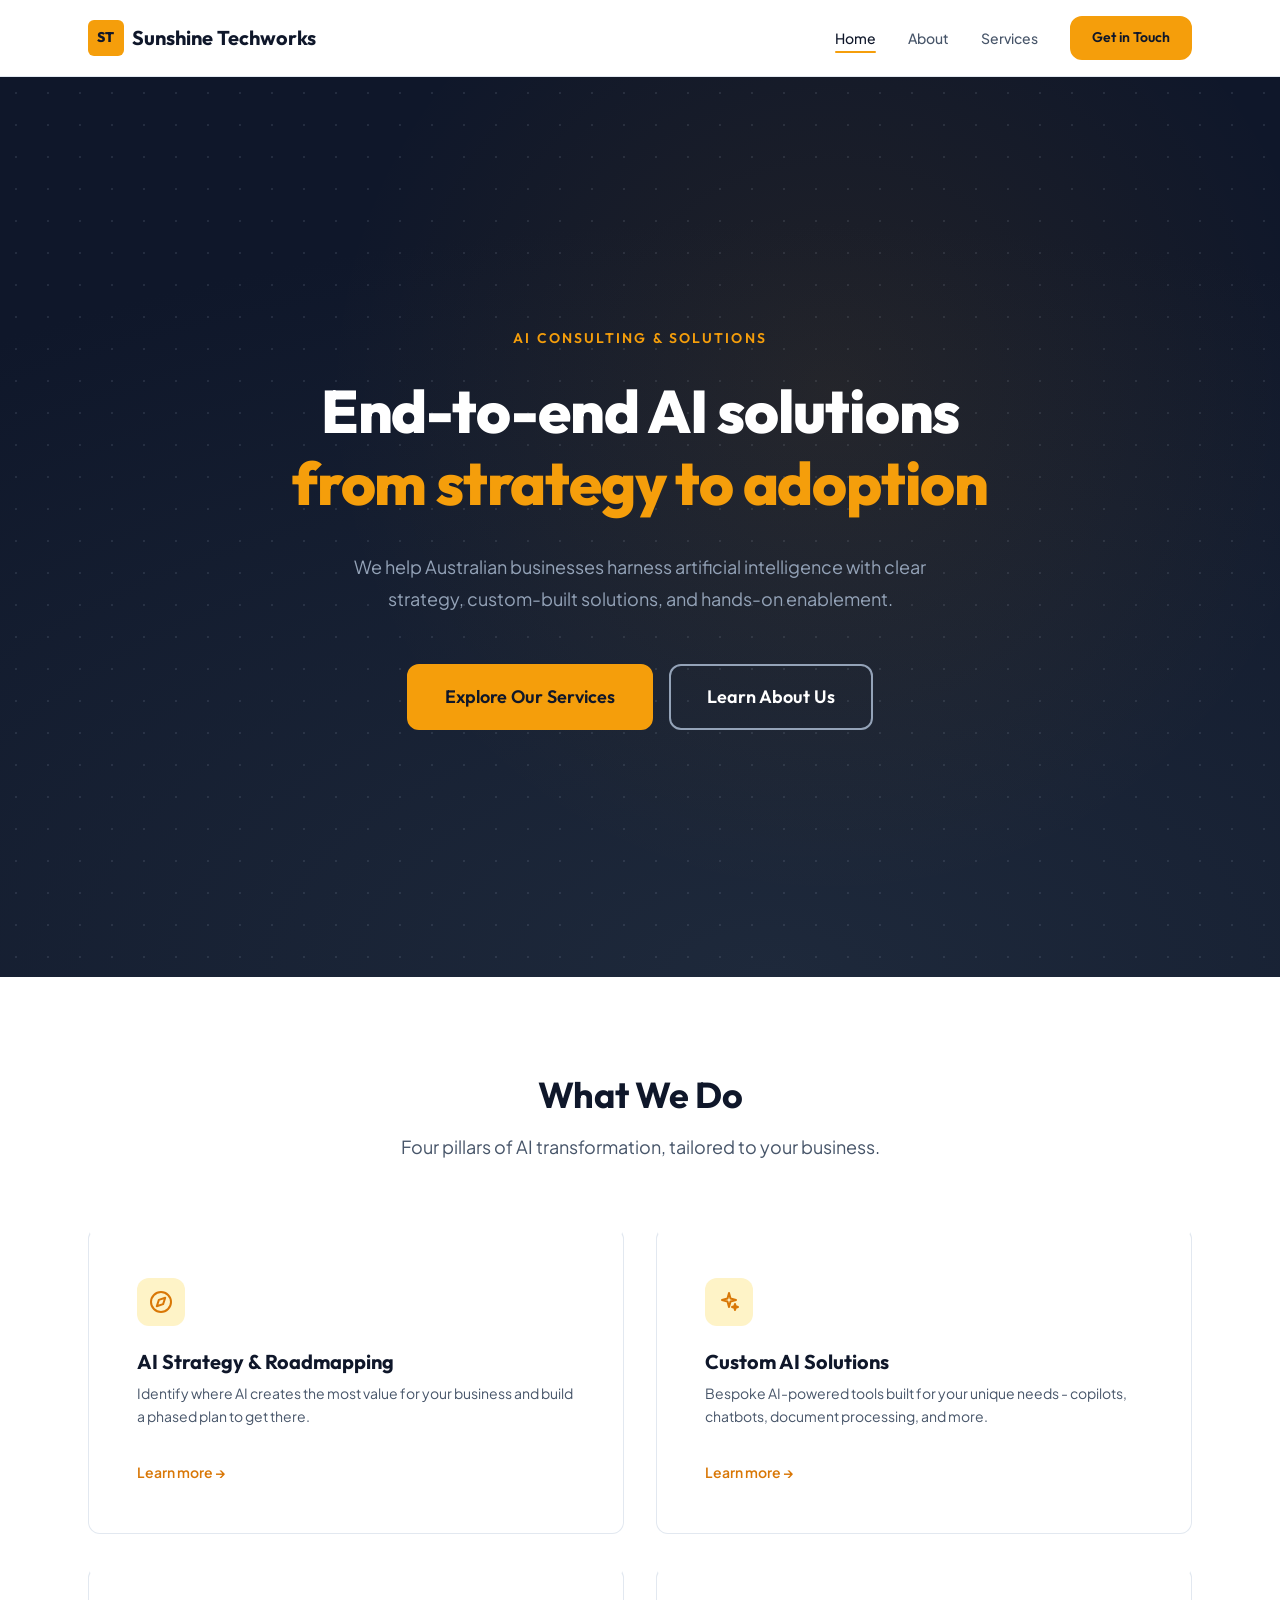
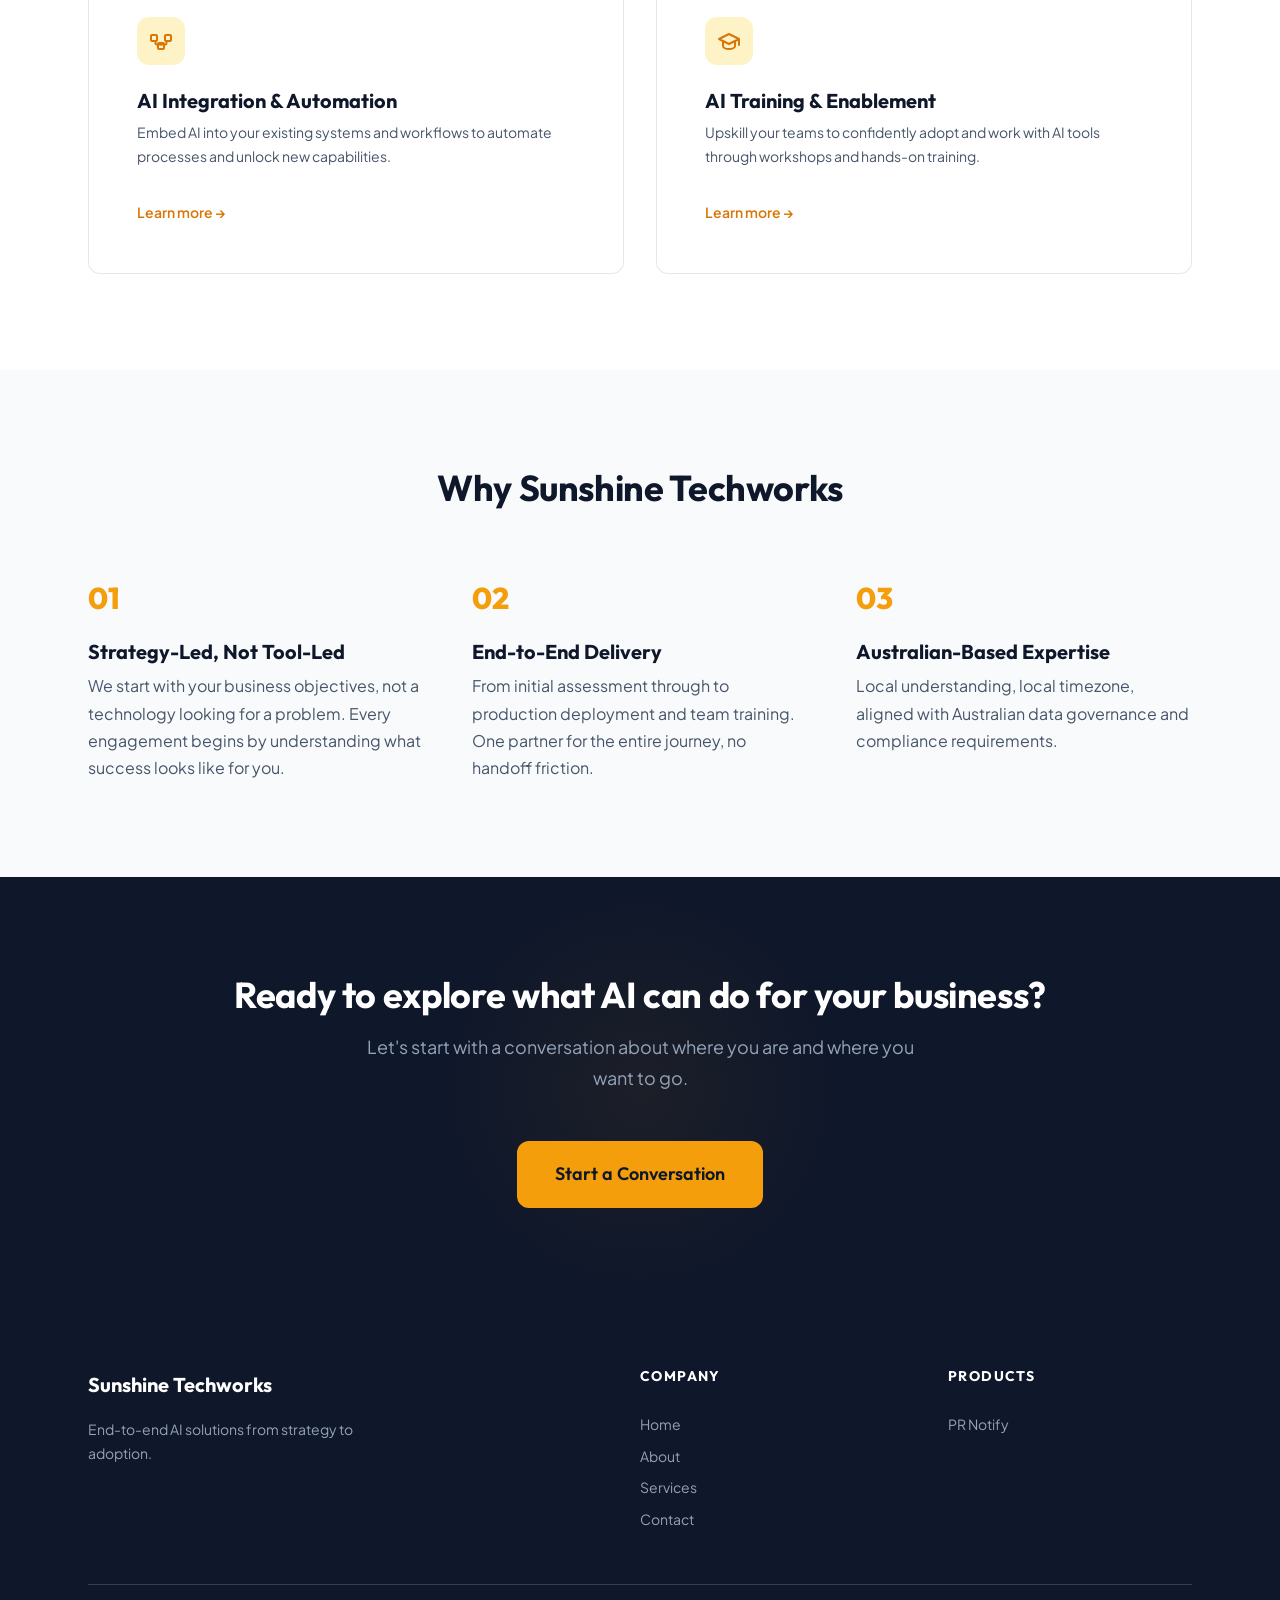
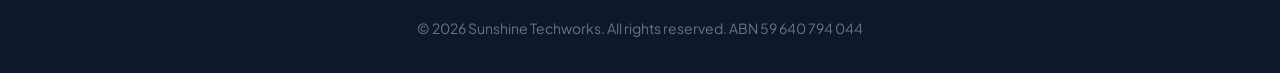
==== commit 960e4f37: "Add ABN to footer across all company pages Display the ASIC-registered ABN (59 640 794 044) in the f" ====
--- a/index.html
+++ b/index.html
@@ -251,7 +251,7 @@
       </div>
     </div>
     <div class="footer-legal">
-      <p>&copy; 2026 Sunshine Techworks. All rights reserved.</p>
+      <p>&copy; 2026 Sunshine Techworks. All rights reserved. ABN 59 640 794 044</p>
     </div>
   </div>
 </footer>
--- a/styles.css
+++ b/styles.css
@@ -590,7 +590,8 @@
    ============================================ */
 .card-grid {
   display: grid;
-  grid-template-columns: repeat(auto-fit, minmax(260px, 1fr));
+  /* 2 columns on desktop for a balanced 2x2 layout with 4 service cards */
+  grid-template-columns: repeat(2, 1fr);
   gap: var(--space-xl);
 }
 
